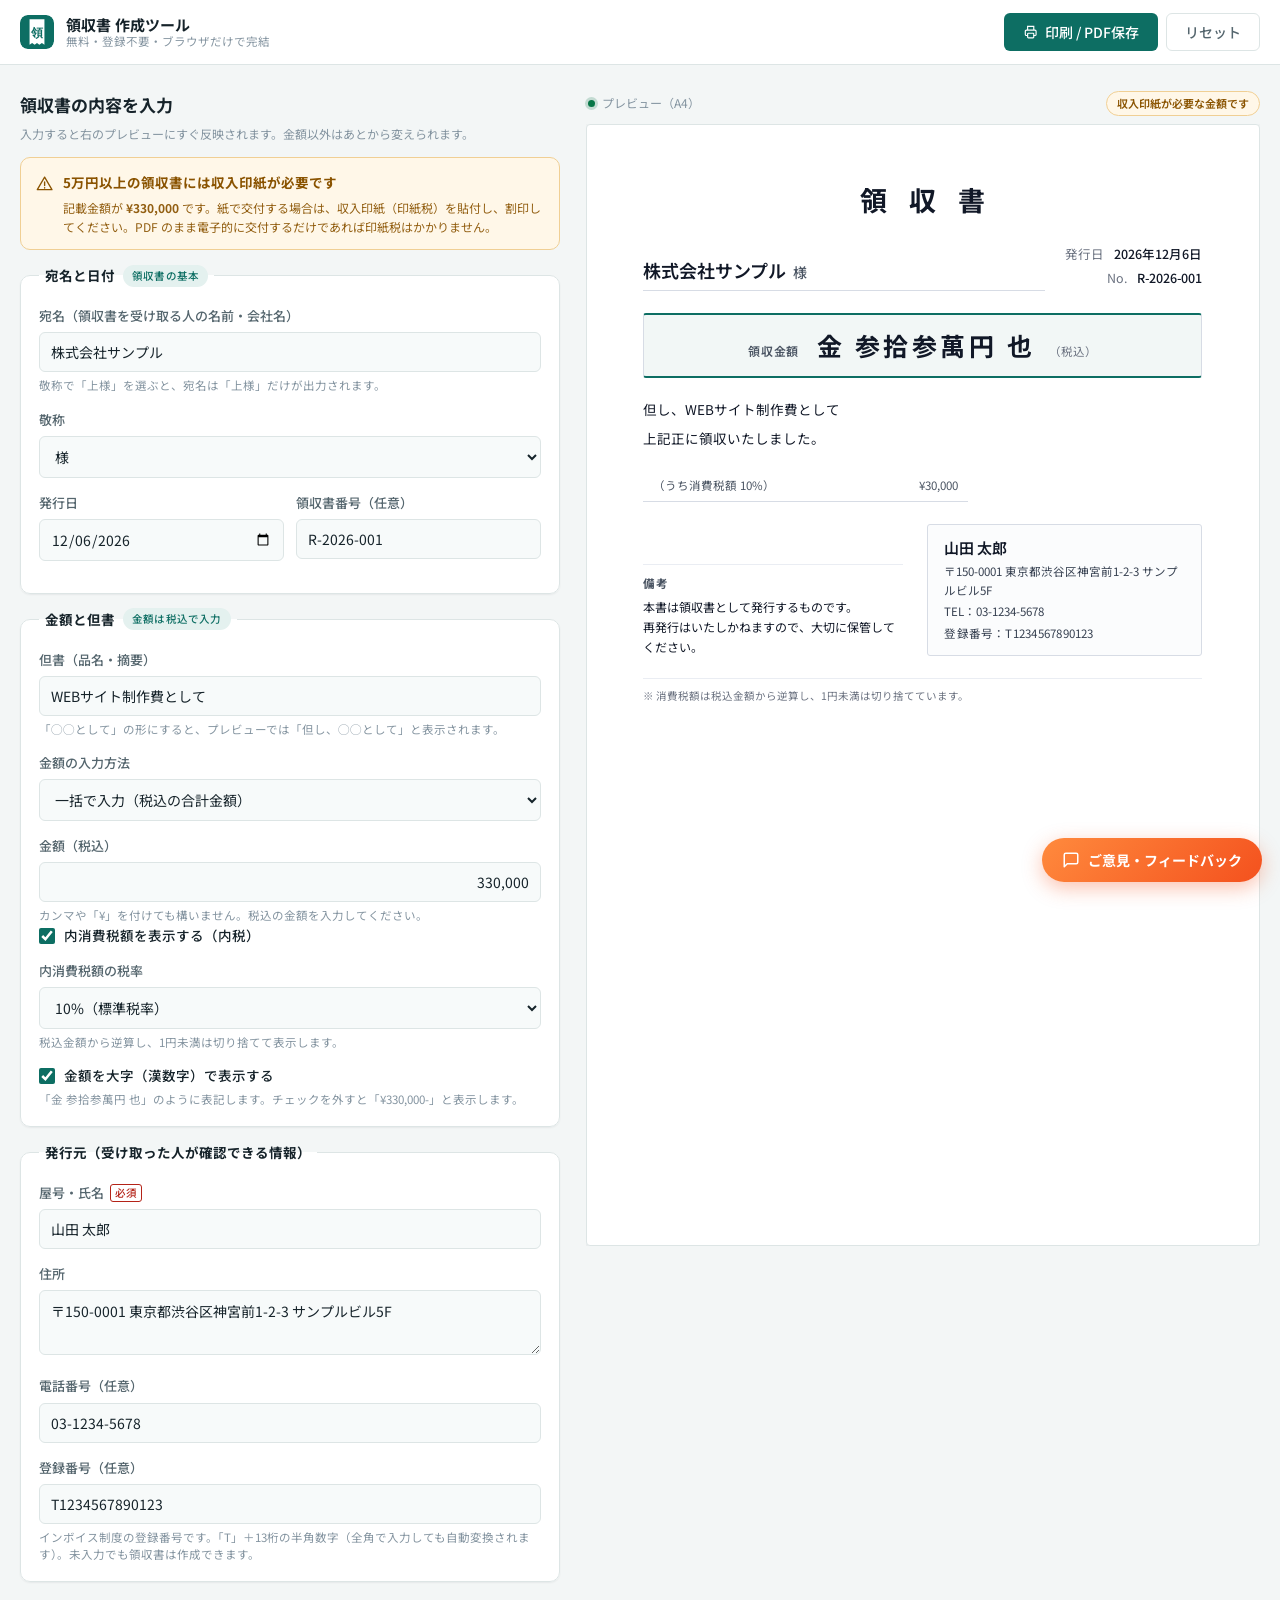
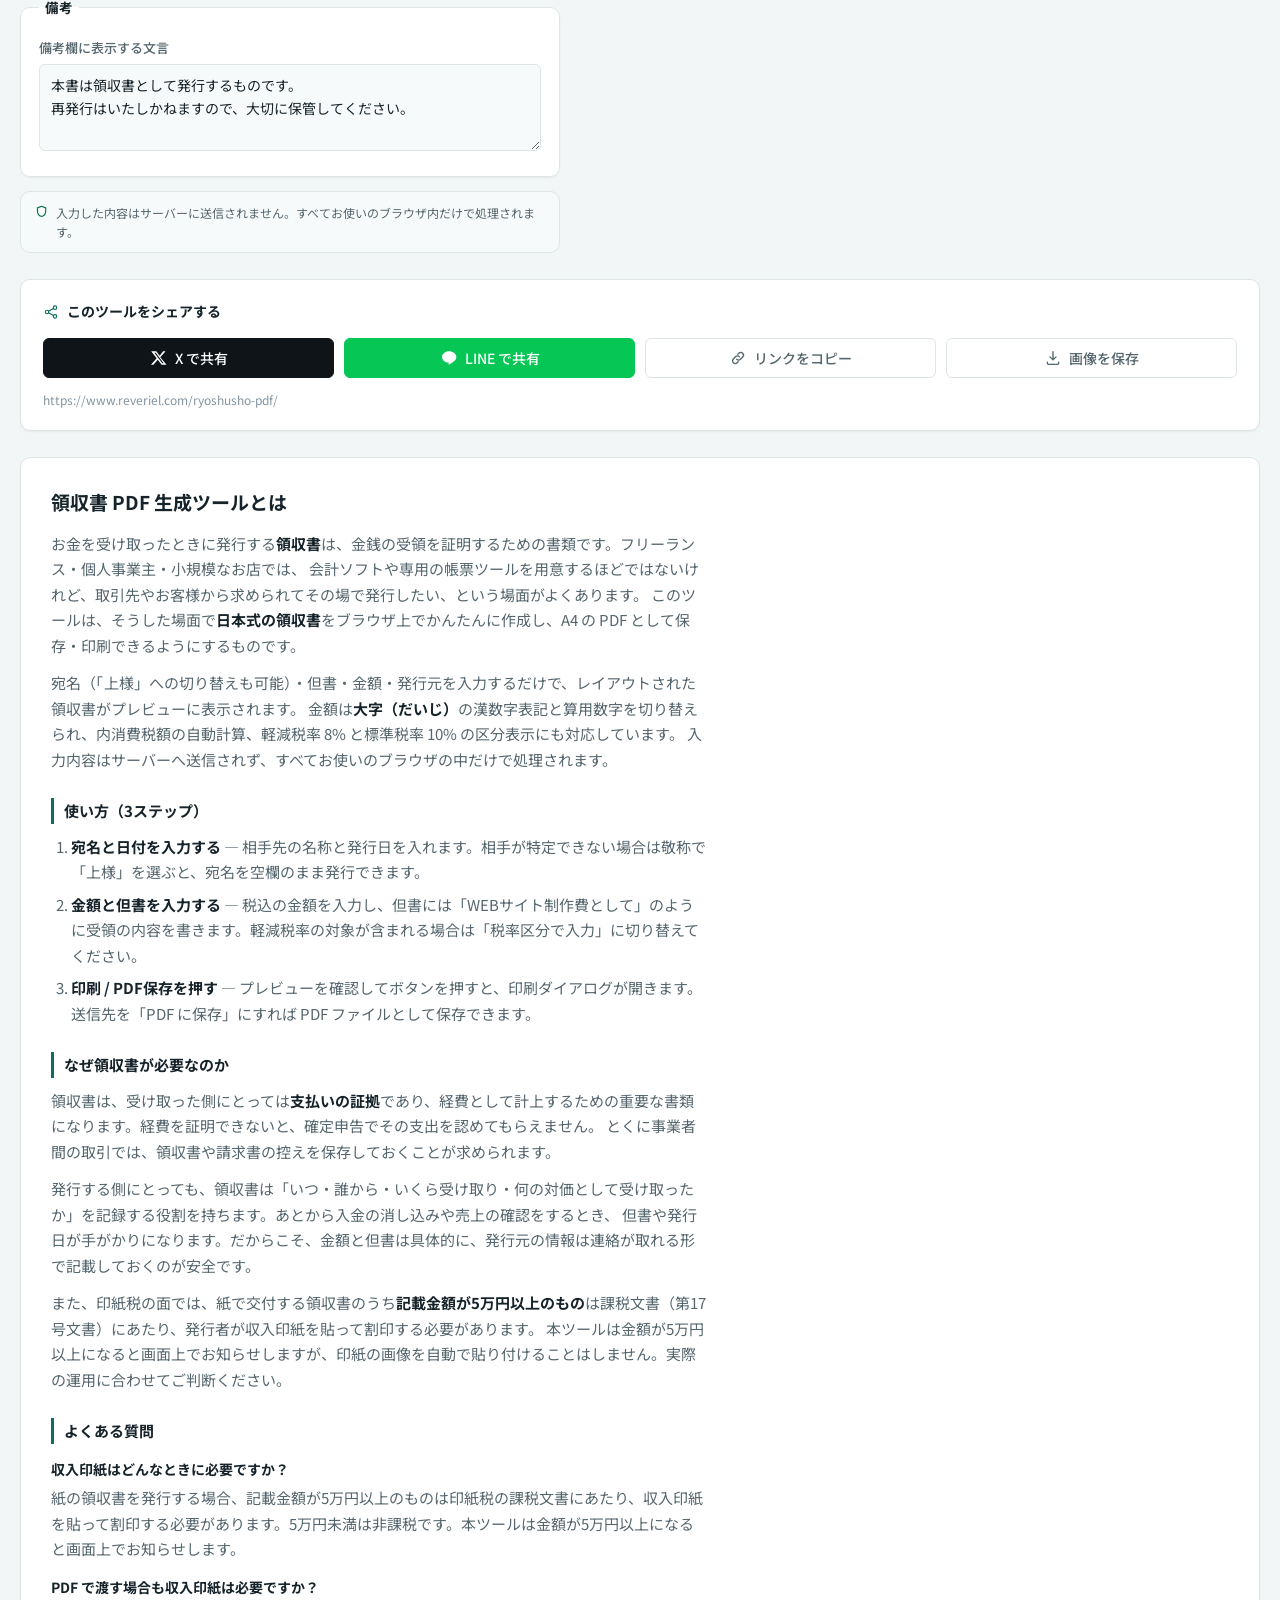
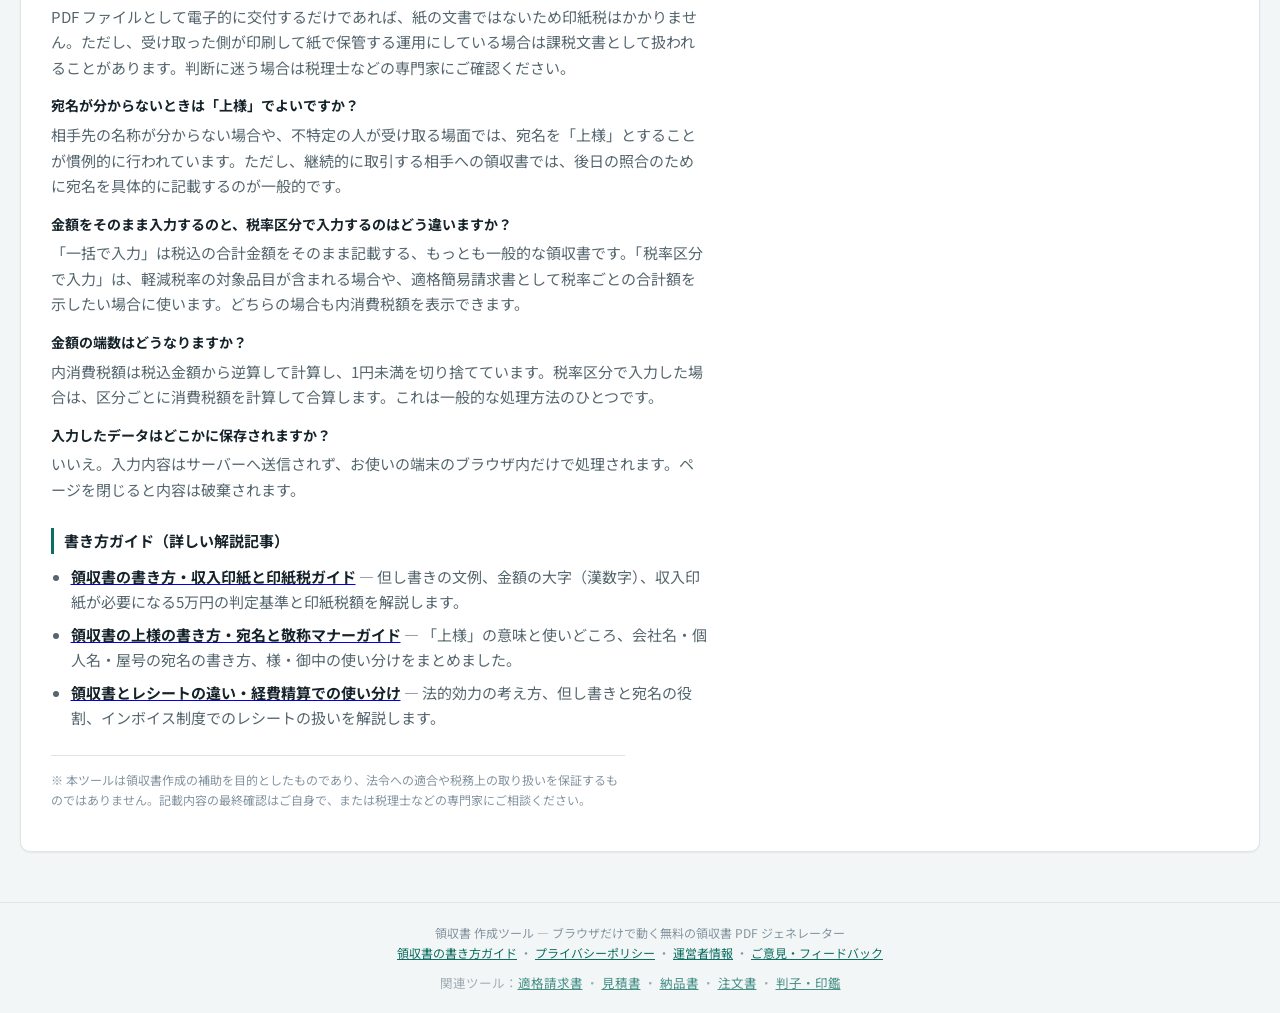
==== index.html @ 8003eaa6 "教程页扩充：新增書き方解説教程2篇并更新首页入口/sitemap" ====
<!DOCTYPE html>
<html lang="ja">
<head>
<meta charset="UTF-8">
<meta name="viewport" content="width=device-width, initial-scale=1">
<title>領収書 PDF 生成ツール｜無料・登録不要でそのまま印刷できる</title>
<meta name="description" content="宛名・但書・金額（大字対応）・発行元を入力するだけで、日本式の領収書を無料で作成し PDF 保存・印刷できるツールです。収入印紙が必要な金額の自動チェック、軽減税率（8%）区分、登録番号にも対応。登録不要、すべてブラウザ内で完結します。">
<meta name="robots" content="index, follow">
<link rel="canonical" href="https://www.reveriel.com/ryoshusho-pdf/">
<meta property="og:type" content="website">
<meta property="og:title" content="領収書 PDF 生成ツール｜無料・登録不要">
<meta property="og:description" content="宛名・但書・金額（大字対応）・発行元を入力して、日本式の領収書を無料で PDF 保存・印刷できます。">
<meta property="og:locale" content="ja_JP">
<meta property="og:url" content="https://www.reveriel.com/ryoshusho-pdf/">
<meta property="og:image" content="https://www.reveriel.com/ryoshusho-pdf/og-image.png">
<meta property="og:image:width" content="1200">
<meta property="og:image:height" content="630">
<meta name="twitter:card" content="summary_large_image">
<meta name="twitter:image" content="https://www.reveriel.com/ryoshusho-pdf/og-image.png">
<link rel="preconnect" href="https://fonts.googleapis.com">
<link rel="preconnect" href="https://fonts.gstatic.com" crossorigin>
<link href="https://fonts.googleapis.com/css2?family=Noto+Sans+JP:wght@400;500;700&display=swap" rel="stylesheet">
<link rel="icon" href="data:image/svg+xml,%3Csvg xmlns='http://www.w3.org/2000/svg' viewBox='0 0 32 32'%3E%3Crect width='32' height='32' rx='7' fill='%230d6e63'/%3E%3Cpath d='M9 4h14v24l-2.4-1.6L18.2 28l-2.2-1.6L13.8 28l-2.4-1.6L9 28V4z' fill='%23ffffff'/%3E%3Ctext x='16' y='21' text-anchor='middle' font-family='sans-serif' font-size='11' font-weight='700' fill='%230d6e63'%3E%E9%A0%98%3C/text%3E%3C/svg%3E">
<link rel="stylesheet" href="style.css">
<!-- Cloudflare Web Analytics --><script type='module' src='https://static.cloudflareinsights.com/beacon.min.js' data-cf-beacon='{"token": "6fc01bf3ac5e457ba1bd16b91e5b653e"}'></script><!-- End Cloudflare Web Analytics -->
<script type="application/ld+json">
{
  "@context": "https://schema.org",
  "@type": "SoftwareApplication",
  "name": "領収書 PDF 生成ツール",
  "applicationCategory": "BusinessApplication",
  "operatingSystem": "Web",
  "url": "https://www.reveriel.com/ryoshusho-pdf/",
  "description": "宛名・但書・金額（大字対応）・発行元を入力して、日本式の領収書を無料で作成し PDF 保存・印刷できるブラウザ完結型ツール。",
  "inLanguage": "ja",
  "offers": {
    "@type": "Offer",
    "price": "0",
    "priceCurrency": "JPY"
  },
  "featureList": [
    "領収書の A4 PDF 出力・印刷",
    "金額の大字（漢数字）表示",
    "収入印紙が必要な金額の自動チェック",
    "軽減税率 8%・標準税率 10% の区分表示",
    "登録番号（T＋13桁）の入力と検証",
    "入力内容はブラウザ内のみで処理"
  ]
}
</script>
<script type="application/ld+json">
{
  "@context": "https://schema.org",
  "@type": "FAQPage",
  "mainEntity": [
    {
      "@type": "Question",
      "name": "収入印紙はどんなときに必要ですか？",
      "acceptedAnswer": {
        "@type": "Answer",
        "text": "紙の領収書を受け取った側が保管する場合、記載金額が5万円以上のものは印紙税の課税文書（第17号文書）にあたり、発行者が収入印紙を貼って割印する必要があります。5万円未満は非課税です。本ツールは金額が5万円以上になると画面上でお知らせしますが、印紙の画像を自動で貼り付けることはしません。"
      }
    },
    {
      "@type": "Question",
      "name": "PDF で渡す場合も収入印紙は必要ですか？",
      "acceptedAnswer": {
        "@type": "Answer",
        "text": "PDF ファイルとして電子的に交付するだけであれば、紙の文書ではないため印紙税はかかりません。ただし、受け取った側が印刷して紙で保管する運用にする場合は、課税文書として扱われることがあります。詳しくは税理士などの専門家にご確認ください。"
      }
    },
    {
      "@type": "Question",
      "name": "宛名が分からないときは「上様」でよいですか？",
      "acceptedAnswer": {
        "@type": "Answer",
        "text": "相手先の名称が分からない場合や、不特定の人が受け取る場面では、宛名を「上様」とすることが慣例的に行われています。ただし、取引先へ発行する領収書では、後日の照合のために宛名を具体的に記載するのが一般的です。本ツールは敬称で「上様」を選ぶと、宛名欄を空にしたまま上様として出力します。"
      }
    },
    {
      "@type": "Question",
      "name": "軽減税率（8%）の区分はどこで使いますか？",
      "acceptedAnswer": {
        "@type": "Answer",
        "text": "書籍や食品など軽減税率の対象となる取引が含まれるとき、また、適格簡易請求書として税率ごとの合計額を示すときに使います。金額の入力を「税率区分で入力」に切り替えると、10%対象と8%対象を分けて入力でき、税込の合計額と内消費税額を自動計算します。"
      }
    },
    {
      "@type": "Question",
      "name": "入力した内容はサーバーに送信されますか？",
      "acceptedAnswer": {
        "@type": "Answer",
        "text": "いいえ。入力内容はサーバーへ送信されず、お使いの端末のブラウザ内だけで処理されます。ページを閉じると内容は破棄されます。"
      }
    }
  ]
}
</script>
</head>
<body>

<header class="site-header no-print">
  <div class="wrap header-inner">
    <div class="brand">
      <svg class="brand-mark" viewBox="0 0 32 32" aria-hidden="true">
        <rect width="32" height="32" rx="7" fill="currentColor"/>
        <path d="M9 4h14v24l-2.4-1.6L18.2 28l-2.2-1.6L13.8 28l-2.4-1.6L9 28V4z" fill="#fff"/>
        <text x="16" y="21" text-anchor="middle" font-family="sans-serif" font-size="11" font-weight="700" fill="currentColor">領</text>
      </svg>
      <div class="brand-text">
        <strong>領収書 作成ツール</strong>
        <span>無料・登録不要・ブラウザだけで完結</span>
      </div>
    </div>

    <div class="header-actions">
      <button type="button" class="btn btn-primary" id="printBtn">
        <svg viewBox="0 0 20 20" aria-hidden="true" class="ic">
          <path d="M6 7V3h8v4M6 15H4.5A1.5 1.5 0 0 1 3 13.5v-4A1.5 1.5 0 0 1 4.5 8h11A1.5 1.5 0 0 1 17 9.5v4a1.5 1.5 0 0 1-1.5 1.5H14" fill="none" stroke="currentColor" stroke-width="1.5" stroke-linecap="round"/>
          <rect x="6" y="12" width="8" height="6" rx="1" fill="none" stroke="currentColor" stroke-width="1.5"/>
        </svg>
        印刷 / PDF保存
      </button>
      <button type="button" class="btn btn-ghost" id="resetBtn">リセット</button>
    </div>
  </div>
</header>

<main class="wrap layout">

  <!-- ============ 入力フォーム ============ -->
  <section class="pane form-pane no-print" aria-label="入力フォーム">
    <div class="pane-head">
      <h2>領収書の内容を入力</h2>
      <p class="hint">入力すると右のプレビューにすぐ反映されます。金額以外はあとから変えられます。</p>
    </div>

    <form id="receiptForm" autocomplete="off" novalidate>

      <!-- 収入印紙の注意喚起（画面のみ） -->
      <div class="stamp-alert" id="stampAlert" role="status" hidden>
        <svg viewBox="0 0 20 20" aria-hidden="true" class="ic">
          <path d="M10 2.5 1.5 17h17L10 2.5z" fill="none" stroke="currentColor" stroke-width="1.5" stroke-linejoin="round"/>
          <path d="M10 8v4.2M10 14.6v.6" fill="none" stroke="currentColor" stroke-width="1.6" stroke-linecap="round"/>
        </svg>
        <div>
          <strong>5万円以上の領収書には収入印紙が必要です</strong>
          <p>記載金額が <span id="stampAmount">¥50,000</span> です。紙で交付する場合は、収入印紙（印紙税）を貼付し、割印してください。PDF のまま電子的に交付するだけであれば印紙税はかかりません。</p>
        </div>
      </div>

      <fieldset class="card">
        <legend>宛名と日付<span class="req-badge">領収書の基本</span></legend>

        <div class="field">
          <label for="clientName">宛名（領収書を受け取る人の名前・会社名）</label>
          <input type="text" id="clientName" name="clientName" placeholder="例：株式会社サンプル" aria-describedby="clientNameHelp">
          <p class="help" id="clientNameHelp">敬称で「上様」を選ぶと、宛名は「上様」だけが出力されます。</p>
        </div>

        <div class="field">
          <label for="clientHonorific">敬称</label>
          <select id="clientHonorific" name="clientHonorific">
            <option value="様" selected>様</option>
            <option value="御中">御中</option>
            <option value="上様">上様（宛名が分からないとき）</option>
            <option value="">（付けない）</option>
          </select>
        </div>

        <div class="field-row">
          <div class="field">
            <label for="issueDate">発行日</label>
            <input type="date" id="issueDate" name="issueDate">
          </div>
          <div class="field">
            <label for="receiptNo">領収書番号（任意）</label>
            <input type="text" id="receiptNo" name="receiptNo" placeholder="例：R-2026-001">
          </div>
        </div>
      </fieldset>

      <fieldset class="card">
        <legend>金額と但書<span class="req-badge">金額は税込で入力</span></legend>

        <div class="field">
          <label for="proviso">但書（品名・摘要）</label>
          <input type="text" id="proviso" name="proviso" placeholder="例：WEBサイト制作費として / お品代として" aria-describedby="provisoHelp">
          <p class="help" id="provisoHelp">「◯◯として」の形にすると、プレビューでは「但し、◯◯として」と表示されます。</p>
        </div>

        <div class="field">
          <label for="amountMode">金額の入力方法</label>
          <select id="amountMode" name="amountMode">
            <option value="single" selected>一括で入力（税込の合計金額）</option>
            <option value="split">税率区分で入力（10% と 8% に分ける）</option>
          </select>
        </div>

        <div id="singleAmountBlock">
          <div class="field">
            <label for="amountTotal">金額（税込）</label>
            <input type="text" id="amountTotal" name="amountTotal" class="num" inputmode="numeric" placeholder="330000" aria-describedby="amountTotalHelp">
            <p class="help" id="amountTotalHelp">カンマや「¥」を付けても構いません。税込の金額を入力してください。</p>
          </div>
        </div>

        <div id="splitAmountBlock" hidden>
          <div class="field-row">
            <div class="field">
              <label for="amount10">10% 対象額（税込）</label>
              <input type="text" id="amount10" name="amount10" class="num" inputmode="numeric" placeholder="300000">
            </div>
            <div class="field">
              <label for="amount8">8% 対象額（税込・軽減税率）</label>
              <input type="text" id="amount8" name="amount8" class="num" inputmode="numeric" placeholder="30000">
            </div>
          </div>
          <p class="hint">軽減税率の対象は、書籍・新聞・食品など限られた品目です。合計額は自動計算され、プレビューに税率ごとの内訳が表示されます。</p>
        </div>

        <div class="field">
          <label class="check-line" for="showTax">
            <input type="checkbox" id="showTax" name="showTax" checked>
            <span>内消費税額を表示する（内税）</span>
          </label>
        </div>

        <div class="field" id="taxRateBlock">
          <label for="taxRateIncluded">内消費税額の税率</label>
          <select id="taxRateIncluded" name="taxRateIncluded">
            <option value="10" selected>10%（標準税率）</option>
            <option value="8">8%（軽減税率）</option>
          </select>
          <p class="help">税込金額から逆算し、1円未満は切り捨てて表示します。</p>
        </div>

        <div class="field">
          <label class="check-line" for="useDaiji">
            <input type="checkbox" id="useDaiji" name="useDaiji" checked>
            <span>金額を大字（漢数字）で表示する</span>
          </label>
          <p class="help">「金 参拾参萬円 也」のように表記します。チェックを外すと「¥330,000-」と表示します。</p>
        </div>
      </fieldset>

      <fieldset class="card">
        <legend>発行元（受け取った人が確認できる情報）</legend>

        <div class="field">
          <label for="issuerName">屋号・氏名<span class="req">必須</span></label>
          <input type="text" id="issuerName" name="issuerName" placeholder="例：山田 太郎 / デザインスタジオ山田">
        </div>

        <div class="field">
          <label for="issuerAddress">住所</label>
          <textarea id="issuerAddress" name="issuerAddress" rows="2" placeholder="例：〒150-0001 東京都渋谷区神宮前1-2-3 サンプルビル5F"></textarea>
        </div>

        <div class="field">
          <label for="issuerTel">電話番号（任意）</label>
          <input type="text" id="issuerTel" name="issuerTel" inputmode="tel" placeholder="例：03-1234-5678">
        </div>

        <div class="field">
          <label for="regNumber">登録番号（任意）</label>
          <input type="text" id="regNumber" name="regNumber" placeholder="T1234567890123"
                 inputmode="text" spellcheck="false" aria-describedby="regNumberHelp regNumberError">
          <p class="help" id="regNumberHelp">インボイス制度の登録番号です。「T」＋13桁の半角数字（全角で入力しても自動変換されます）。未入力でも領収書は作成できます。</p>
          <p class="error" id="regNumberError" role="alert" hidden>登録番号の形式が正しくありません。「T」の後に13桁の数字を入力してください。</p>
        </div>
      </fieldset>

      <fieldset class="card">
        <legend>備考</legend>
        <div class="field">
          <label for="notes">備考欄に表示する文言</label>
          <textarea id="notes" name="notes" rows="3" placeholder="例：再発行はいたしかねます。"></textarea>
        </div>
      </fieldset>

      <p class="privacy-note">
        <svg viewBox="0 0 16 16" aria-hidden="true" class="ic"><path d="M8 1.5 3 3.5v4c0 3 2.1 5.6 5 6.5 2.9-.9 5-3.5 5-6.5v-4L8 1.5z" fill="none" stroke="currentColor" stroke-width="1.4" stroke-linejoin="round"/></svg>
        入力した内容はサーバーに送信されません。すべてお使いのブラウザ内だけで処理されます。
      </p>
    </form>
  </section>

  <!-- ============ プレビュー / 印刷対象 ============ -->
  <section class="pane preview-pane" aria-label="プレビュー">
    <div class="preview-bar no-print">
      <span class="dot"></span> プレビュー（A4）
      <span class="stamp-badge" id="stampBadge" hidden>収入印紙が必要な金額です</span>
    </div>

    <div class="paper-wrap">
      <article class="paper" id="paper">
        <h1 class="doc-title">領 収 書</h1>

        <header class="doc-head">
          <div class="doc-head-left">
            <p class="doc-to">
              <span class="client-name" id="pvClientName">株式会社サンプル</span><span class="honorific" id="pvHonorific">様</span>
            </p>
          </div>

          <div class="doc-head-right">
            <p class="doc-meta-line">
              <span class="meta-label">発行日</span>
              <span id="pvDate">2026年10月11日</span>
            </p>
            <p class="doc-meta-line" id="pvNoLine" hidden>
              <span class="meta-label">No.</span>
              <span id="pvNo"></span>
            </p>
          </div>
        </header>

        <div class="amount-band">
          <span class="amount-label">領収金額</span>
          <span class="amount-value num" id="pvAmount">¥0-</span>
          <span class="amount-note" id="pvAmountNote">（税込）</span>
        </div>

        <p class="proviso">
          但し、<span id="pvProviso">お品代として</span>
        </p>
        <p class="receipt-line">上記正に領収いたしました。</p>

        <div class="tax-breakdown" id="pvTaxBlock" hidden>
          <table class="breakdown-table">
            <tbody id="pvTaxRows"></tbody>
          </table>
        </div>

        <div class="doc-body">
          <div class="body-left">
            <div class="foot-block" id="pvNotesBlock" hidden>
              <h2 class="foot-title">備考</h2>
              <p class="foot-body" id="pvNotes"></p>
            </div>
          </div>

          <div class="issuer-block">
            <p class="issuer-name" id="pvIssuerName">山田 太郎</p>
            <p class="issuer-line" id="pvIssuerAddressLine" hidden><span id="pvIssuerAddress"></span></p>
            <p class="issuer-line" id="pvIssuerTelLine" hidden>TEL：<span id="pvIssuerTel"></span></p>
            <p class="issuer-reg" id="pvRegLine" hidden>登録番号：<span id="pvRegNumber"></span></p>
          </div>
        </div>

        <p class="paper-footnote" id="pvPaperNote" hidden></p>
      </article>
    </div>
  </section>

  <!-- ============ シェア（バイラル導線） ============ -->
  <section class="share-block no-print" id="shareBlock" aria-label="share">
    <p class="share-block-title">
      <svg viewBox="0 0 24 24" fill="none" stroke="currentColor" stroke-width="1.7" stroke-linecap="round" stroke-linejoin="round" aria-hidden="true"><circle cx="18" cy="5.5" r="2.6"/><circle cx="6" cy="12" r="2.6"/><circle cx="18" cy="18.5" r="2.6"/><path d="M8.3 10.8 15.7 6.7M8.3 13.2l7.4 4.1"/></svg>
      このツールをシェアする
    </p>
    <div class="share-row">
      <button class="btn share-btn share-x" id="shareXBtn" type="button" aria-label="X">
        <svg class="share-logo" viewBox="0 0 24 24" fill="currentColor" aria-hidden="true"><path d="M17.53 3h3.24l-7.08 8.09L22 21h-6.52l-5.11-6.68L4.53 21H1.29l7.57-8.66L1.6 3h6.69l4.62 6.1L17.53 3Zm-1.14 16.06h1.8L7.7 4.85H5.77l10.62 14.21Z"/></svg>
        X で共有
      </button>
      <button class="btn share-btn share-line" id="shareLineBtn" type="button" aria-label="LINE">
        <svg class="share-logo" viewBox="0 0 24 24" fill="currentColor" aria-hidden="true"><path d="M12 3C6.9 3 2.8 6.4 2.8 10.6c0 3.77 3.35 6.93 7.88 7.53.31.07.73.2.83.47.1.24.06.62.03.87l-.13.83c-.04.24-.19.94.82.51 1.01-.42 5.44-3.2 7.42-5.48 1.37-1.47 2.13-2.96 2.13-4.73C21.78 6.4 17.1 3 12 3Z"/></svg>
        LINE で共有
      </button>
      <button class="btn share-btn share-copy" id="shareCopyBtn" type="button" aria-label="copy link">
        <svg class="share-logo" viewBox="0 0 24 24" fill="none" stroke="currentColor" stroke-width="1.8" stroke-linecap="round" stroke-linejoin="round" aria-hidden="true"><path d="M10.2 13.7a3.6 3.6 0 0 0 5.1 0l2.9-2.9a3.6 3.6 0 0 0-5.1-5.1l-1.4 1.4"/><path d="M13.8 10.3a3.6 3.6 0 0 0-5.1 0l-2.9 2.9a3.6 3.6 0 0 0 5.1 5.1l1.4-1.4"/></svg>
        <span id="shareCopyLabel">リンクをコピー</span>
      </button>
      <button class="btn share-btn share-img" id="shareSaveBtn" type="button" aria-label="save image">
        <svg class="share-logo" viewBox="0 0 24 24" fill="none" stroke="currentColor" stroke-width="1.8" stroke-linecap="round" stroke-linejoin="round" aria-hidden="true"><path d="M12 3.5v11M8 10.5l4 4 4-4"/><path d="M4.5 17.5V19a1.5 1.5 0 0 0 1.5 1.5h12a1.5 1.5 0 0 0 1.5-1.5v-1.5"/></svg>
        <span id="shareSaveLabel">画像を保存</span>
      </button>
    </div>
    <p class="share-url" id="shareUrlText"></p>
  </section>

  <!-- ============ SEO 説明文 ============ -->
  <section class="seo no-print" aria-label="ツールについて">
    <h2>領収書 PDF 生成ツールとは</h2>
    <p>
      お金を受け取ったときに発行する<strong>領収書</strong>は、金銭の受領を証明するための書類です。フリーランス・個人事業主・小規模なお店では、
      会計ソフトや専用の帳票ツールを用意するほどではないけれど、取引先やお客様から求められてその場で発行したい、という場面がよくあります。
      このツールは、そうした場面で<strong>日本式の領収書</strong>をブラウザ上でかんたんに作成し、A4 の PDF として保存・印刷できるようにするものです。
    </p>
    <p>
      宛名（「上様」への切り替えも可能）・但書・金額・発行元を入力するだけで、レイアウトされた領収書がプレビューに表示されます。
      金額は<strong>大字（だいじ）</strong>の漢数字表記と算用数字を切り替えられ、内消費税額の自動計算、軽減税率 8% と標準税率 10% の区分表示にも対応しています。
      入力内容はサーバーへ送信されず、すべてお使いのブラウザの中だけで処理されます。
    </p>

    <h3>使い方（3ステップ）</h3>
    <ol class="seo-list">
      <li><strong>宛名と日付を入力する</strong> — 相手先の名称と発行日を入れます。相手が特定できない場合は敬称で「上様」を選ぶと、宛名を空欄のまま発行できます。</li>
      <li><strong>金額と但書を入力する</strong> — 税込の金額を入力し、但書には「WEBサイト制作費として」のように受領の内容を書きます。軽減税率の対象が含まれる場合は「税率区分で入力」に切り替えてください。</li>
      <li><strong>印刷 / PDF保存を押す</strong> — プレビューを確認してボタンを押すと、印刷ダイアログが開きます。送信先を「PDF に保存」にすれば PDF ファイルとして保存できます。</li>
    </ol>

    <h3>なぜ領収書が必要なのか</h3>
    <p>
      領収書は、受け取った側にとっては<strong>支払いの証拠</strong>であり、経費として計上するための重要な書類になります。経費を証明できないと、確定申告でその支出を認めてもらえません。
      とくに事業者間の取引では、領収書や請求書の控えを保存しておくことが求められます。
    </p>
    <p>
      発行する側にとっても、領収書は「いつ・誰から・いくら受け取り・何の対価として受け取ったか」を記録する役割を持ちます。あとから入金の消し込みや売上の確認をするとき、
      但書や発行日が手がかりになります。だからこそ、金額と但書は具体的に、発行元の情報は連絡が取れる形で記載しておくのが安全です。
    </p>
    <p>
      また、印紙税の面では、紙で交付する領収書のうち<strong>記載金額が5万円以上のもの</strong>は課税文書（第17号文書）にあたり、発行者が収入印紙を貼って割印する必要があります。
      本ツールは金額が5万円以上になると画面上でお知らせしますが、印紙の画像を自動で貼り付けることはしません。実際の運用に合わせてご判断ください。
    </p>

    <h3>よくある質問</h3>
    <dl class="faq">
      <dt>収入印紙はどんなときに必要ですか？</dt>
      <dd>紙の領収書を発行する場合、記載金額が5万円以上のものは印紙税の課税文書にあたり、収入印紙を貼って割印する必要があります。5万円未満は非課税です。本ツールは金額が5万円以上になると画面上でお知らせします。</dd>

      <dt>PDF で渡す場合も収入印紙は必要ですか？</dt>
      <dd>PDF ファイルとして電子的に交付するだけであれば、紙の文書ではないため印紙税はかかりません。ただし、受け取った側が印刷して紙で保管する運用にしている場合は課税文書として扱われることがあります。判断に迷う場合は税理士などの専門家にご確認ください。</dd>

      <dt>宛名が分からないときは「上様」でよいですか？</dt>
      <dd>相手先の名称が分からない場合や、不特定の人が受け取る場面では、宛名を「上様」とすることが慣例的に行われています。ただし、継続的に取引する相手への領収書では、後日の照合のために宛名を具体的に記載するのが一般的です。</dd>

      <dt>金額をそのまま入力するのと、税率区分で入力するのはどう違いますか？</dt>
      <dd>「一括で入力」は税込の合計金額をそのまま記載する、もっとも一般的な領収書です。「税率区分で入力」は、軽減税率の対象品目が含まれる場合や、適格簡易請求書として税率ごとの合計額を示したい場合に使います。どちらの場合も内消費税額を表示できます。</dd>

      <dt>金額の端数はどうなりますか？</dt>
      <dd>内消費税額は税込金額から逆算して計算し、1円未満を切り捨てています。税率区分で入力した場合は、区分ごとに消費税額を計算して合算します。これは一般的な処理方法のひとつです。</dd>

      <dt>入力したデータはどこかに保存されますか？</dt>
      <dd>いいえ。入力内容はサーバーへ送信されず、お使いの端末のブラウザ内だけで処理されます。ページを閉じると内容は破棄されます。</dd>
    </dl>

    <h3>書き方ガイド（詳しい解説記事）</h3>
    <ul class="seo-list">
      <li><a href="ryoshusho-kakikata.html"><strong>領収書の書き方・収入印紙と印紙税ガイド</strong></a> — 但し書きの文例、金額の大字（漢数字）、収入印紙が必要になる5万円の判定基準と印紙税額を解説します。</li>
      <li><a href="uwayo.html"><strong>領収書の上様の書き方・宛名と敬称マナーガイド</strong></a> — 「上様」の意味と使いどころ、会社名・個人名・屋号の宛名の書き方、様・御中の使い分けをまとめました。</li>
      <li><a href="ryoshusho-vs-receipt.html"><strong>領収書とレシートの違い・経費精算での使い分け</strong></a> — 法的効力の考え方、但し書きと宛名の役割、インボイス制度でのレシートの扱いを解説します。</li>
    </ul>

    <p class="disclaimer">
      ※ 本ツールは領収書作成の補助を目的としたものであり、法令への適合や税務上の取り扱いを保証するものではありません。記載内容の最終確認はご自身で、または税理士などの専門家にご相談ください。
    </p>
  </section>
</main>

<footer class="site-footer no-print">
  <div class="wrap">
    <p>領収書 作成ツール — ブラウザだけで動く無料の領収書 PDF ジェネレーター</p>
    <p><a href="ryoshusho-kakikata.html">領収書の書き方ガイド</a> ・ <a href="privacy.html">プライバシーポリシー</a> ・ <a href="company.html">運営者情報</a> ・ <a href="https://docs.google.com/forms/d/e/1FAIpQLSfHGUfgAlViT3TFiVtJi_EpJ4ioUpd9oGyaJ7rehEV-gBH_PA/viewform?usp=pp_url&amp;entry.1745177199=%E9%A0%98%E5%8F%8E%E6%9B%B8" target="_blank" rel="noopener">ご意見・フィードバック</a></p>
    <p style="margin-top:8px;font-size:12.5px;opacity:.75;">関連ツール：<a href="https://www.reveriel.com/japan-invoice-pdf/">適格請求書</a> ・ <a href="https://www.reveriel.com/mitsumori-pdf/">見積書</a> ・ <a href="https://www.reveriel.com/nohinsho-pdf/">納品書</a> ・ <a href="https://www.reveriel.com/chumonsho-pdf/">注文書</a> ・ <a href="https://www.reveriel.com/hanko-generator/">判子・印鑑</a></p>
  </div>
</footer>

<script src="script.js"></script>
<!-- フィードバックFAB（右下固定・常時表示） -->
<a href="https://docs.google.com/forms/d/e/1FAIpQLSfHGUfgAlViT3TFiVtJi_EpJ4ioUpd9oGyaJ7rehEV-gBH_PA/viewform?usp=pp_url&amp;entry.1745177199=%E9%A0%98%E5%8F%8E%E6%9B%B8" target="_blank" rel="noopener" class="feedback-fab" aria-label="ご意見・フィードバックを送る">
  <svg viewBox="0 0 24 24" fill="none" stroke="currentColor" stroke-width="2" stroke-linecap="round" stroke-linejoin="round" aria-hidden="true"><path d="M21 15a2 2 0 0 1-2 2H7l-4 4V5a2 2 0 0 1 2-2h14a2 2 0 0 1 2 2z"/></svg>
  <span>ご意見・フィードバック</span>
</a>
</body>
</html>
---- style.css ----
/* =========================================================
   領収書 作成ツール — style.css
   ========================================================= */

:root {
  --c-bg:            #f3f6f6;
  --c-surface:       #ffffff;
  --c-surface-2:     #f7fafa;
  --c-border:        #dde5e5;
  --c-border-strong: #c0cdcd;
  --c-text:          #16232a;
  --c-text-muted:    #55666e;
  --c-text-faint:    #8494a0;
  --c-accent:        #0d6e63;
  --c-accent-soft:   #e4f1ef;
  --c-accent-hover:  #0a564d;
  --c-danger:        #b42318;
  --c-danger-soft:   #fef3f2;
  --c-warn:          #8a5300;
  --c-warn-soft:     #fff7e8;
  --c-warn-border:   #f0cf94;
  --c-success:       #067647;
  --c-focus:         #2f9e8f;

  --paper-bg:        #ffffff;
  --paper-ink:       #111827;
  --paper-line:      #d7dce5;
  --paper-line-soft: #eaedf3;
  --paper-accent:    #0d6e63;

  --radius:    10px;
  --radius-sm: 6px;
  --shadow-sm: 0 1px 2px rgba(16, 24, 40, .06);
  --shadow-lg: 0 4px 24px rgba(16, 24, 40, .10);

  --font: "Noto Sans JP", -apple-system, BlinkMacSystemFont, "Hiragino Kaku Gothic ProN",
          "Hiragino Sans", "Yu Gothic", Meiryo, sans-serif;
  --font-num: "Noto Sans JP", ui-monospace, "SF Mono", Menlo, Consolas, monospace;
}

@media (prefers-color-scheme: dark) {
  :root {
    --c-bg:            #0f1516;
    --c-surface:       #172022;
    --c-surface-2:     #1d282a;
    --c-border:        #2b3739;
    --c-border-strong: #3c4b4e;
    --c-text:          #e7eef0;
    --c-text-muted:    #a0b0b5;
    --c-text-faint:    #7c8b90;
    --c-accent:        #4ecdc0;
    --c-accent-soft:   #12312e;
    --c-accent-hover:  #78ded3;
    --c-danger:        #f4746a;
    --c-danger-soft:   #33191a;
    --c-warn:          #f0c07a;
    --c-warn-soft:     #2e2614;
    --c-warn-border:   #5c4a24;
    --c-success:       #4ec98b;
    --shadow-sm: 0 1px 2px rgba(0, 0, 0, .4);
    --shadow-lg: 0 4px 24px rgba(0, 0, 0, .5);
  }
}

* { box-sizing: border-box; }

/* `hidden` 属性は UA スタイルの [hidden]{display:none} に依存するため、
   作者スタイルで display を指定した要素では無効になる。確実に効かせる。 */
[hidden] { display: none !important; }

html { -webkit-text-size-adjust: 100%; }

body {
  margin: 0;
  background: var(--c-bg);
  color: var(--c-text);
  font-family: var(--font);
  font-size: 15px;
  line-height: 1.7;
  font-feature-settings: "palt" 0;
}

.wrap {
  width: 100%;
  max-width: 1440px;
  margin-inline: auto;
  padding-inline: 20px;
}

.ic { width: 1.1em; height: 1.1em; flex: none; }

/* ---------------- ヘッダー ---------------- */

.site-header {
  position: sticky;
  top: 0;
  z-index: 30;
  background: var(--c-surface);
  border-bottom: 1px solid var(--c-border);
  backdrop-filter: saturate(180%) blur(8px);
}

.header-inner {
  display: flex;
  align-items: center;
  justify-content: space-between;
  gap: 16px;
  min-height: 64px;
  flex-wrap: wrap;
  padding-block: 10px;
}

.brand { display: flex; align-items: center; gap: 12px; }

.brand-mark {
  width: 34px; height: 34px; flex: none;
  color: var(--c-accent);
  border-radius: 8px;
}

.brand-text { display: flex; flex-direction: column; line-height: 1.3; }
.brand-text strong { font-size: 15px; font-weight: 700; letter-spacing: .01em; }
.brand-text span { font-size: 11.5px; color: var(--c-text-faint); }

.header-actions { display: flex; align-items: center; gap: 8px; }

/* ---------------- ボタン ---------------- */

.btn {
  display: inline-flex;
  align-items: center;
  justify-content: center;
  gap: 7px;
  padding: 10px 18px;
  font-family: inherit;
  font-size: 14px;
  font-weight: 500;
  line-height: 1.2;
  border: 1px solid transparent;
  border-radius: var(--radius-sm);
  cursor: pointer;
  text-decoration: none;
  transition: background-color .15s, border-color .15s, color .15s;
  white-space: nowrap;
}

.btn:focus-visible { outline: 2px solid var(--c-focus); outline-offset: 2px; }

.btn-primary { background: var(--c-accent); color: #fff; }
.btn-primary:hover { background: var(--c-accent-hover); }
@media (prefers-color-scheme: dark) { .btn-primary { color: #08130f; } }

.btn-ghost {
  background: transparent;
  color: var(--c-text-muted);
  border-color: var(--c-border);
}
.btn-ghost:hover { background: var(--c-surface-2); color: var(--c-text); }

/* ---------------- レイアウト ---------------- */

.layout {
  display: grid;
  grid-template-columns: minmax(380px, 1fr) minmax(0, 1.25fr);
  gap: 26px;
  align-items: start;
  padding-block: 26px 40px;
}

@media (max-width: 980px) {
  /* minmax(0,1fr) にしないと、中の要素の min-content 幅で
     グリッドが横に広がってしまう（横スクロールの原因） */
  .layout { grid-template-columns: minmax(0, 1fr); gap: 20px; }
}

.pane { min-width: 0; }

.form-pane { display: flex; flex-direction: column; gap: 14px; }

.pane-head h2 { margin: 0 0 4px; font-size: 17px; font-weight: 700; }
.pane-head .hint { margin: 0; }

/* ---------------- フォーム ---------------- */

.card {
  background: var(--c-surface);
  border: 1px solid var(--c-border);
  border-radius: var(--radius);
  padding: 18px;
  margin: 0 0 14px;
  box-shadow: var(--shadow-sm);
}

.card legend {
  display: flex;
  align-items: center;
  gap: 8px;
  padding: 0 6px;
  font-size: 13.5px;
  font-weight: 700;
  color: var(--c-text);
}

.req-badge {
  font-size: 10.5px;
  font-weight: 500;
  letter-spacing: .02em;
  color: var(--c-accent);
  background: var(--c-accent-soft);
  border-radius: 999px;
  padding: 2px 9px;
  white-space: nowrap;
}

.field { margin-bottom: 14px; }
.field:last-child { margin-bottom: 0; }

.field label {
  display: block;
  font-size: 13px;
  font-weight: 500;
  color: var(--c-text-muted);
  margin-bottom: 5px;
}

.field-row {
  display: grid;
  grid-template-columns: 1fr 1fr;
  gap: 12px;
}

@media (max-width: 560px) {
  .field-row { grid-template-columns: 1fr; gap: 0; }
}

.req {
  display: inline-block;
  margin-left: 6px;
  font-size: 10.5px;
  font-weight: 500;
  color: var(--c-danger);
  border: 1px solid currentColor;
  border-radius: 3px;
  padding: 0 4px;
  line-height: 1.5;
  vertical-align: 1px;
}

input[type="text"],
input[type="date"],
select,
textarea {
  width: 100%;
  padding: 9px 11px;
  font-family: inherit;
  font-size: 14px;
  color: var(--c-text);
  background: var(--c-surface-2);
  border: 1px solid var(--c-border);
  border-radius: var(--radius-sm);
  transition: border-color .15s, box-shadow .15s, background-color .15s;
}

textarea { resize: vertical; line-height: 1.6; }

input:focus, select:focus, textarea:focus {
  outline: none;
  background: var(--c-surface);
  border-color: var(--c-accent);
  box-shadow: 0 0 0 3px var(--c-accent-soft);
}

input[aria-invalid="true"] {
  border-color: var(--c-danger);
  background: var(--c-danger-soft);
}
input[aria-invalid="true"]:focus { box-shadow: 0 0 0 3px var(--c-danger-soft); }

input:disabled,
select:disabled,
textarea:disabled {
  opacity: .55;
  cursor: not-allowed;
}

.num { text-align: right; font-variant-numeric: tabular-nums; }

/* チェックボックス行 */
.check-line {
  display: flex !important;
  align-items: flex-start;
  gap: 9px;
  margin-bottom: 0 !important;
  font-size: 13.5px !important;
  font-weight: 500;
  color: var(--c-text) !important;
  cursor: pointer;
}

.check-line input[type="checkbox"] {
  width: 16px;
  height: 16px;
  margin: 3px 0 0;
  flex: none;
  accent-color: var(--c-accent);
  cursor: pointer;
}

.check-line span { line-height: 1.55; }

.help {
  margin: 5px 0 0;
  font-size: 11.5px;
  color: var(--c-text-faint);
  line-height: 1.5;
}

.error {
  margin: 5px 0 0;
  font-size: 11.5px;
  font-weight: 500;
  color: var(--c-danger);
  line-height: 1.5;
}

.hint {
  font-size: 12px;
  color: var(--c-text-faint);
  line-height: 1.6;
}

/* ---------------- 収入印紙の注意喚起 ---------------- */

.stamp-alert {
  display: flex;
  align-items: flex-start;
  gap: 10px;
  padding: 13px 15px;
  margin-bottom: 14px;
  background: var(--c-warn-soft);
  border: 1px solid var(--c-warn-border);
  border-radius: var(--radius);
  color: var(--c-warn);
}

.stamp-alert .ic { margin-top: .25em; width: 1.15em; height: 1.15em; }

.stamp-alert strong {
  display: block;
  font-size: 13.5px;
  font-weight: 700;
}

.stamp-alert p {
  margin: 4px 0 0;
  font-size: 12px;
  line-height: 1.6;
  color: var(--c-warn);
  opacity: .92;
}

.stamp-alert #stampAmount { font-variant-numeric: tabular-nums; font-weight: 700; }

.stamp-badge {
  margin-left: auto;
  font-size: 11px;
  font-weight: 600;
  color: var(--c-warn);
  background: var(--c-warn-soft);
  border: 1px solid var(--c-warn-border);
  border-radius: 999px;
  padding: 2px 10px;
  white-space: nowrap;
}

/* ---------------- プレビュー ---------------- */

.preview-pane { position: sticky; top: 88px; }

@media (max-width: 980px) {
  .preview-pane { position: static; }
}

.preview-bar {
  display: flex;
  align-items: center;
  gap: 7px;
  font-size: 12px;
  color: var(--c-text-faint);
  margin-bottom: 8px;
  padding-left: 2px;
}

.preview-bar .dot {
  width: 7px; height: 7px;
  border-radius: 50%;
  background: var(--c-success);
  box-shadow: 0 0 0 3px color-mix(in srgb, var(--c-success) 20%, transparent);
}

.paper-wrap { overflow-x: auto; }

.paper {
  width: 100%;
  max-width: 210mm;
  min-height: 297mm;
  margin-inline: auto;
  padding: 14mm 15mm;
  background: var(--paper-bg);
  color: var(--paper-ink);
  border: 1px solid var(--c-border);
  border-radius: 4px;
  box-shadow: var(--shadow-lg);
  font-size: 12.5px;
  line-height: 1.65;
}

/* 書類タイトル */
.doc-title {
  margin: 0 0 22px;
  font-size: 27px;
  font-weight: 700;
  letter-spacing: .3em;
  text-indent: .3em;
  text-align: center;
  color: var(--paper-ink);
}

/* 宛名・発行日 */
.doc-head {
  display: flex;
  justify-content: space-between;
  align-items: flex-end;
  gap: 20px;
  margin-bottom: 22px;
}

.doc-head-left { flex: 1 1 auto; min-width: 0; }
.doc-head-right { flex: none; text-align: right; }

.doc-to {
  margin: 0;
  font-size: 18px;
  font-weight: 600;
  line-height: 1.45;
  border-bottom: 1px solid var(--paper-line);
  padding-bottom: 7px;
}

.client-name { word-break: break-word; }

.honorific {
  margin-left: 7px;
  font-size: 14px;
  font-weight: 500;
  color: #4b5563;
}

.doc-meta-line {
  margin: 0 0 3px;
  font-size: 12.5px;
  display: flex;
  justify-content: flex-end;
  gap: 10px;
}

.meta-label {
  color: #6b7280;
  flex: none;
}

.doc-meta-line > span:last-child {
  font-variant-numeric: tabular-nums;
  font-weight: 500;
}

/* 領収金額 */
.amount-band {
  display: flex;
  align-items: baseline;
  justify-content: center;
  gap: 14px;
  flex-wrap: wrap;
  background: #f2f7f6;
  border: 1px solid var(--paper-line);
  border-top: 2px solid var(--paper-accent);
  border-bottom: 2px solid var(--paper-accent);
  border-radius: 3px;
  padding: 14px 18px;
  margin-bottom: 20px;
  text-align: center;
}

.amount-label {
  font-size: 12px;
  font-weight: 600;
  color: #4b5563;
  letter-spacing: .06em;
}

.amount-value {
  font-size: 26px;
  font-weight: 700;
  line-height: 1.3;
  letter-spacing: .01em;
  text-align: center;
  font-variant-numeric: tabular-nums;
  word-break: break-word;
}

.amount-value.daiji {
  font-size: 25px;
  letter-spacing: .14em;
  text-indent: .14em;
}

.amount-note {
  font-size: 11.5px;
  color: #6b7280;
}

/* 但書 */
.proviso {
  margin: 0 0 6px;
  font-size: 13.5px;
  line-height: 1.7;
  word-break: break-word;
}

.receipt-line {
  margin: 0 0 20px;
  font-size: 13.5px;
  line-height: 1.7;
}

/* 税率区分の内訳 */
.tax-breakdown {
  margin: 0 0 22px;
  max-width: 26em;
}

.breakdown-table {
  width: 100%;
  border-collapse: collapse;
  font-variant-numeric: tabular-nums;
}

.breakdown-table th,
.breakdown-table td {
  padding: 6px 10px;
  border-bottom: 1px solid var(--paper-line-soft);
  font-size: 12px;
  text-align: left;
}

.breakdown-table thead th {
  background: #f3f5f9;
  border-top: 1px solid var(--paper-line);
  border-bottom: 1px solid var(--paper-line);
  font-size: 11.5px;
  font-weight: 600;
  color: #4b5563;
}

.breakdown-table .num { text-align: right; }
.breakdown-table tbody tr:last-child td { border-bottom: 1px solid var(--paper-line); }

.breakdown-table tr.breakdown-sub td {
  color: #4b5563;
  font-size: 11.5px;
  border-bottom: 0;
}

/* 備考 + 発行元 */
.doc-body {
  display: flex;
  justify-content: space-between;
  align-items: flex-end;
  gap: 24px;
  margin-top: 10px;
}

.body-left { flex: 1 1 auto; min-width: 0; }

.issuer-block {
  flex: none;
  max-width: 22em;
  text-align: left;
  padding: 12px 16px;
  border: 1px solid var(--paper-line);
  border-radius: 3px;
  background: #fbfcfd;
}

.issuer-name {
  margin: 0 0 4px;
  font-size: 15px;
  font-weight: 600;
  line-height: 1.45;
  word-break: break-word;
}

.issuer-line {
  margin: 0 0 2px;
  font-size: 11.5px;
  color: #374151;
  word-break: break-word;
}

.issuer-reg {
  margin: 3px 0 0;
  font-size: 11.5px;
  color: #374151;
  font-variant-numeric: tabular-nums;
  letter-spacing: .02em;
}

.foot-block { border-top: 1px solid var(--paper-line-soft); padding-top: 9px; }

.foot-title {
  margin: 0 0 4px;
  font-size: 11.5px;
  font-weight: 700;
  color: #4b5563;
  letter-spacing: .04em;
}

.foot-body {
  margin: 0;
  font-size: 12px;
  white-space: pre-wrap;
  word-break: break-word;
  line-height: 1.65;
}

.paper-footnote {
  margin: 22px 0 0;
  padding-top: 8px;
  border-top: 1px solid var(--paper-line-soft);
  font-size: 10.5px;
  color: #6b7280;
}

/* プレースホルダ・未入力表示（画面上のみ。印刷時は非表示） */
.ph {
  color: #9aa3b2;
  font-weight: 400;
}

.reg-missing,
.reg-bad {
  color: #9aa3b2;
  font-weight: 500;
}

.reg-bad {
  color: #b42318;
  text-decoration: underline wavy currentColor 1px;
  text-underline-offset: 3px;
}

/* ---------------- プライバシー注記 ---------------- */

.privacy-note {
  display: flex;
  align-items: flex-start;
  gap: 8px;
  margin: 0;
  padding: 11px 14px;
  font-size: 12px;
  color: var(--c-text-muted);
  background: var(--c-surface-2);
  border: 1px solid var(--c-border);
  border-radius: var(--radius);
  line-height: 1.6;
}

.privacy-note .ic { color: var(--c-success); margin-top: .2em; }

/* ---------------- SEO セクション ---------------- */

.seo {
  grid-column: 1 / -1;
  background: var(--c-surface);
  border: 1px solid var(--c-border);
  border-radius: var(--radius);
  padding: 28px 30px;
  box-shadow: var(--shadow-sm);
}

@media (max-width: 640px) {
  .seo { padding: 22px 18px; }
}

.seo h2 {
  margin: 0 0 12px;
  font-size: 19px;
  font-weight: 700;
}

.seo h3 {
  margin: 26px 0 10px;
  font-size: 15px;
  font-weight: 700;
  padding-left: 10px;
  border-left: 3px solid var(--c-accent);
}

.seo p {
  margin: 0 0 12px;
  color: var(--c-text-muted);
  max-width: 82ch;
}

.seo strong { color: var(--c-text); font-weight: 700; }

.seo-list {
  margin: 0 0 8px;
  padding-left: 1.3em;
  color: var(--c-text-muted);
  max-width: 82ch;
}

.seo-list li { margin-bottom: 7px; }

.faq { margin: 0; max-width: 82ch; }
.faq dt {
  font-weight: 700;
  color: var(--c-text);
  margin-top: 14px;
  font-size: 14px;
}
.faq dd {
  margin: 4px 0 0;
  color: var(--c-text-muted);
}

.disclaimer {
  margin-top: 24px !important;
  padding-top: 14px;
  border-top: 1px solid var(--c-border);
  font-size: 12px;
  color: var(--c-text-faint) !important;
}

/* ---------------- フッター ---------------- */

.site-footer {
  border-top: 1px solid var(--c-border);
  padding-block: 20px;
  margin-top: 10px;
}

.site-footer p {
  margin: 0;
  font-size: 12px;
  color: var(--c-text-faint);
  text-align: center;
}

.site-footer a { color: var(--c-accent); }

/* =========================================================
   印刷 / PDF 出力
   ========================================================= */

@page {
  size: A4 portrait;
  margin: 14mm 15mm;
}

@media print {
  :root {
    --c-bg: #fff;
    --c-surface: #fff;
  }

  html, body {
    background: #fff !important;
    color: #000;
    font-size: 11pt;
  }

  /* 印刷対象（プレビュー）を素直に流すためのリセット。
     注意: `.pane` はここに含めないこと。`.form-pane` も `.pane` を持つため、
     後方の display:block !important が非表示指定を打ち消してしまう。 */
  .wrap,
  .layout,
  .preview-pane,
  .preview-pane .paper-wrap {
    display: block !important;
    width: auto !important;
    max-width: none !important;
    margin: 0 !important;
    padding: 0 !important;
    gap: 0 !important;
    position: static !important;
    overflow: visible !important;
    box-shadow: none !important;
    border: 0 !important;
    background: transparent !important;
  }

  /* 印刷しない要素。上のリセットより必ず後に置く。 */
  .no-print,
  .feedback-fab,
  .site-header,
  .form-pane,
  .seo,
  .site-footer,
  .preview-bar {
    display: none !important;
  }

  .paper {
    width: 100% !important;
    max-width: none !important;
    min-height: 0 !important;
    margin: 0 !important;
    padding: 0 !important;
    border: 0 !important;
    border-radius: 0 !important;
    box-shadow: none !important;
    background: #fff !important;
    color: #000 !important;
    font-size: 10.5pt;
    line-height: 1.6;
  }

  .doc-title { font-size: 20pt; margin-bottom: 12mm; }
  .amount-value { font-size: 17pt; }
  .amount-value.daiji { font-size: 16pt; }

  .amount-band,
  .issuer-block,
  .breakdown-table thead th {
    -webkit-print-color-adjust: exact;
    print-color-adjust: exact;
  }
  .amount-band { background: #f2f2f2 !important; border-color: #999 !important; }
  .issuer-block { background: #fff !important; border-color: #bbb !important; }
  .breakdown-table thead th { background: #f0f0f0 !important; }

  .doc-head,
  .amount-band,
  .proviso,
  .receipt-line,
  .tax-breakdown,
  .breakdown-table tr,
  .doc-body,
  .issuer-block,
  .foot-block {
    break-inside: avoid;
    page-break-inside: avoid;
  }

  .doc-title { break-after: avoid; page-break-after: avoid; }

  a[href]::after { content: none !important; }

  /* 画面用のヒント表示は紙に出さない */
  .ph { display: none !important; }
  .reg-bad {
    color: #000 !important;
    text-decoration: none !important;
  }
}

/* =========================================================
   シェア（バイラル導線） — 印刷時は .no-print で非表示
   ========================================================= */
.share-block {
  grid-column: 1 / -1;
  background: var(--c-surface);
  border: 1px solid var(--c-border);
  border-radius: var(--radius);
  padding: 20px 22px;
  box-shadow: var(--shadow-sm);
}
.share-block-title {
  display: flex;
  align-items: center;
  gap: 8px;
  margin: 0 0 14px;
  font-size: 14px;
  font-weight: 700;
  color: var(--c-text);
}
.share-block-title svg { width: 16px; height: 16px; color: var(--c-accent); flex-shrink: 0; }
.share-row { display: flex; flex-wrap: wrap; gap: 10px; }
.share-btn { flex: 1 1 150px; min-width: 0; }
.share-btn .share-logo { width: 18px; height: 18px; flex-shrink: 0; }
.share-x { background: #0f1419; color: #fff; border-color: #0f1419; }
.share-x:hover { background: #2a3036; border-color: #2a3036; }
.share-line { background: #06c755; color: #fff; border-color: #06c755; }
.share-line:hover { background: #05b34c; border-color: #05b34c; }
.share-copy, .share-img { background: transparent; color: var(--c-text-muted); border-color: var(--c-border); }
.share-copy:hover, .share-img:hover { background: var(--c-surface-2); color: var(--c-text); }
.share-btn[disabled] { opacity: .6; cursor: default; }
.share-url { margin: 12px 0 0; font-size: 12px; color: var(--c-text-faint); word-break: break-all; }
@media (max-width: 560px) {
  .share-block { padding: 18px 16px; }
  .share-row { gap: 8px; }
  .share-btn { flex: 1 1 calc(50% - 4px); font-size: 13px; padding: 10px 10px; }
  .share-btn span { white-space: normal; }
}

/* ===== フィードバックFAB（右下固定・常時表示） ===== */
.feedback-fab {
  position: fixed;
  right: 18px;
  bottom: 18px;
  z-index: 10000;
  display: inline-flex;
  align-items: center;
  gap: 8px;
  padding: 13px 20px;
  background: linear-gradient(135deg, #ff8a3d, #f4511e);
  color: #fff !important;
  border-radius: 999px;
  box-shadow: 0 6px 20px rgba(244, 81, 30, 0.35);
  font-size: 14px;
  font-weight: 700;
  line-height: 1;
  text-decoration: none !important;
  transition: transform 0.15s ease, box-shadow 0.15s ease;
}
.feedback-fab:hover {
  transform: translateY(-3px);
  box-shadow: 0 10px 28px rgba(244, 81, 30, 0.45);
  color: #fff !important;
}
.feedback-fab:focus-visible { outline: 3px solid rgba(244, 81, 30, 0.5); outline-offset: 2px; }
.feedback-fab svg { width: 18px; height: 18px; flex: none; }
@media (max-width: 600px) {
  .feedback-fab { right: 14px; bottom: 14px; padding: 11px 16px; font-size: 13px; }
  .feedback-fab svg { width: 16px; height: 16px; }
}
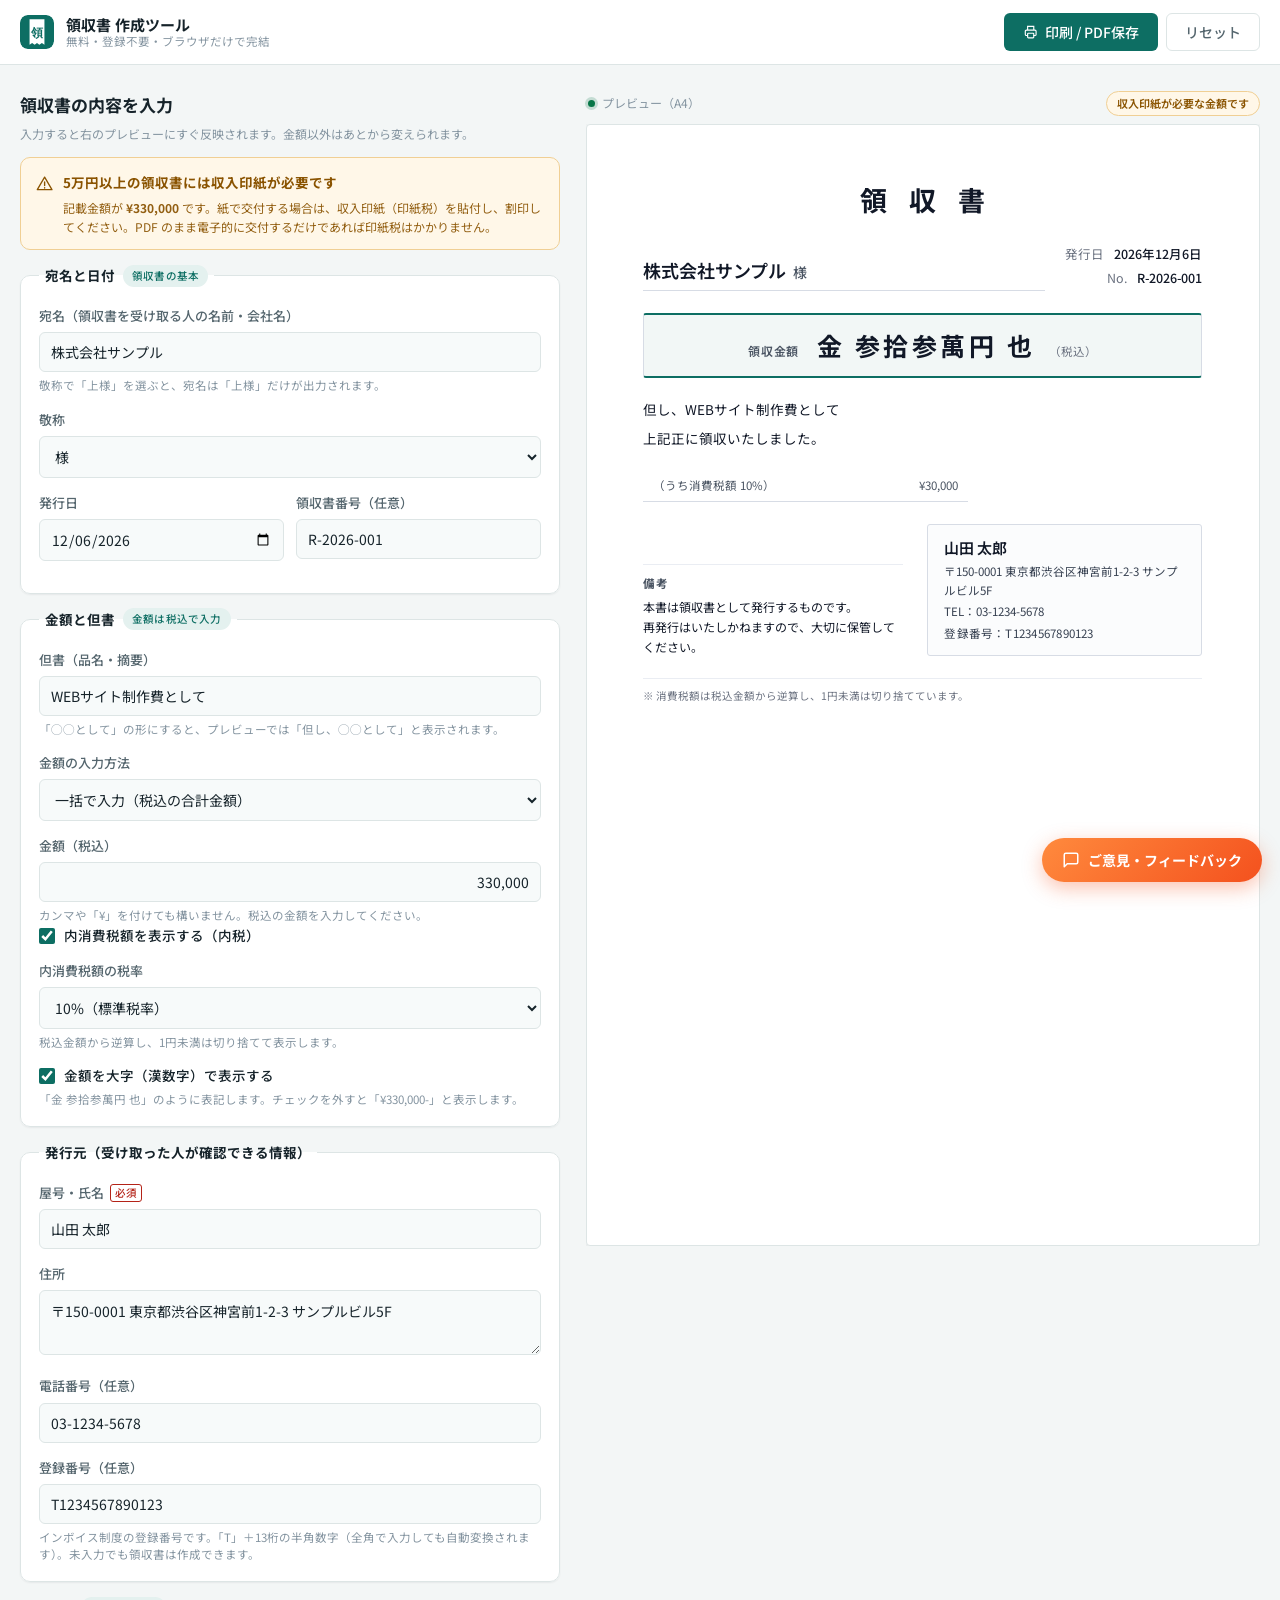
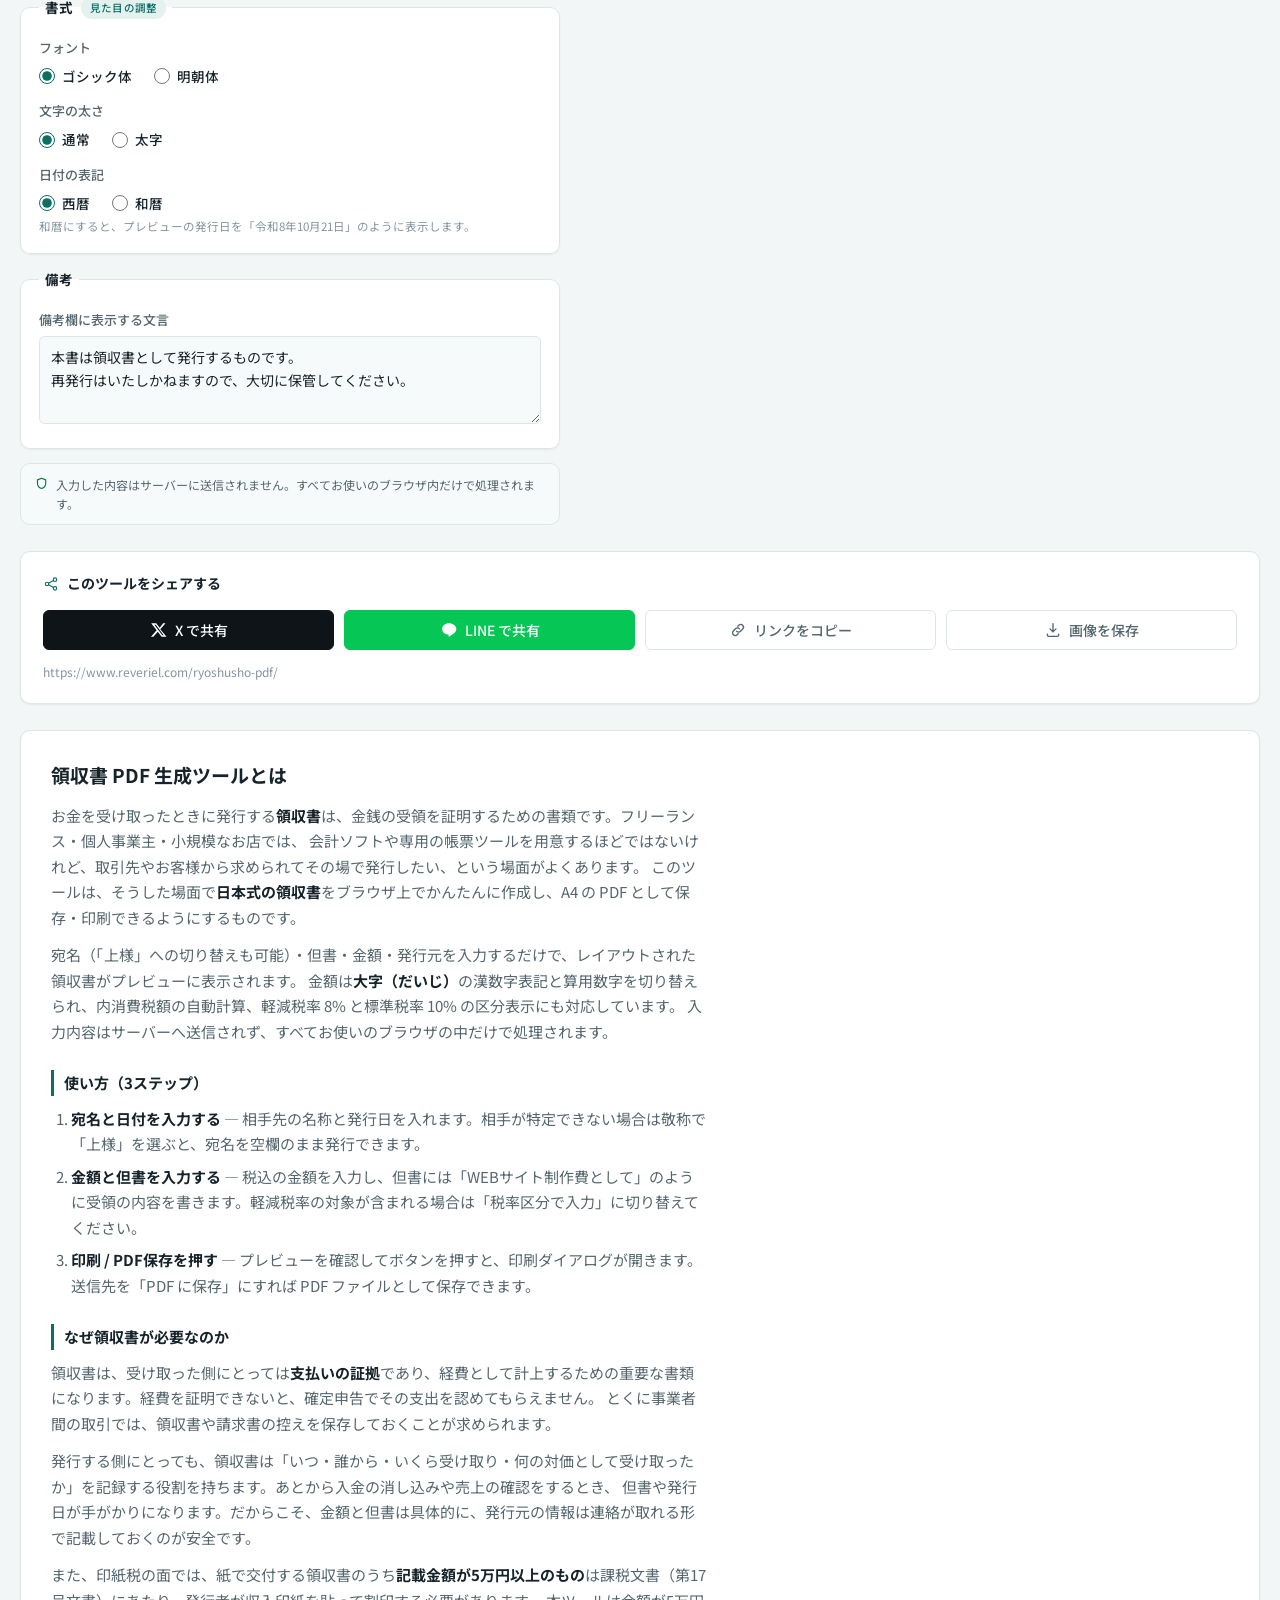
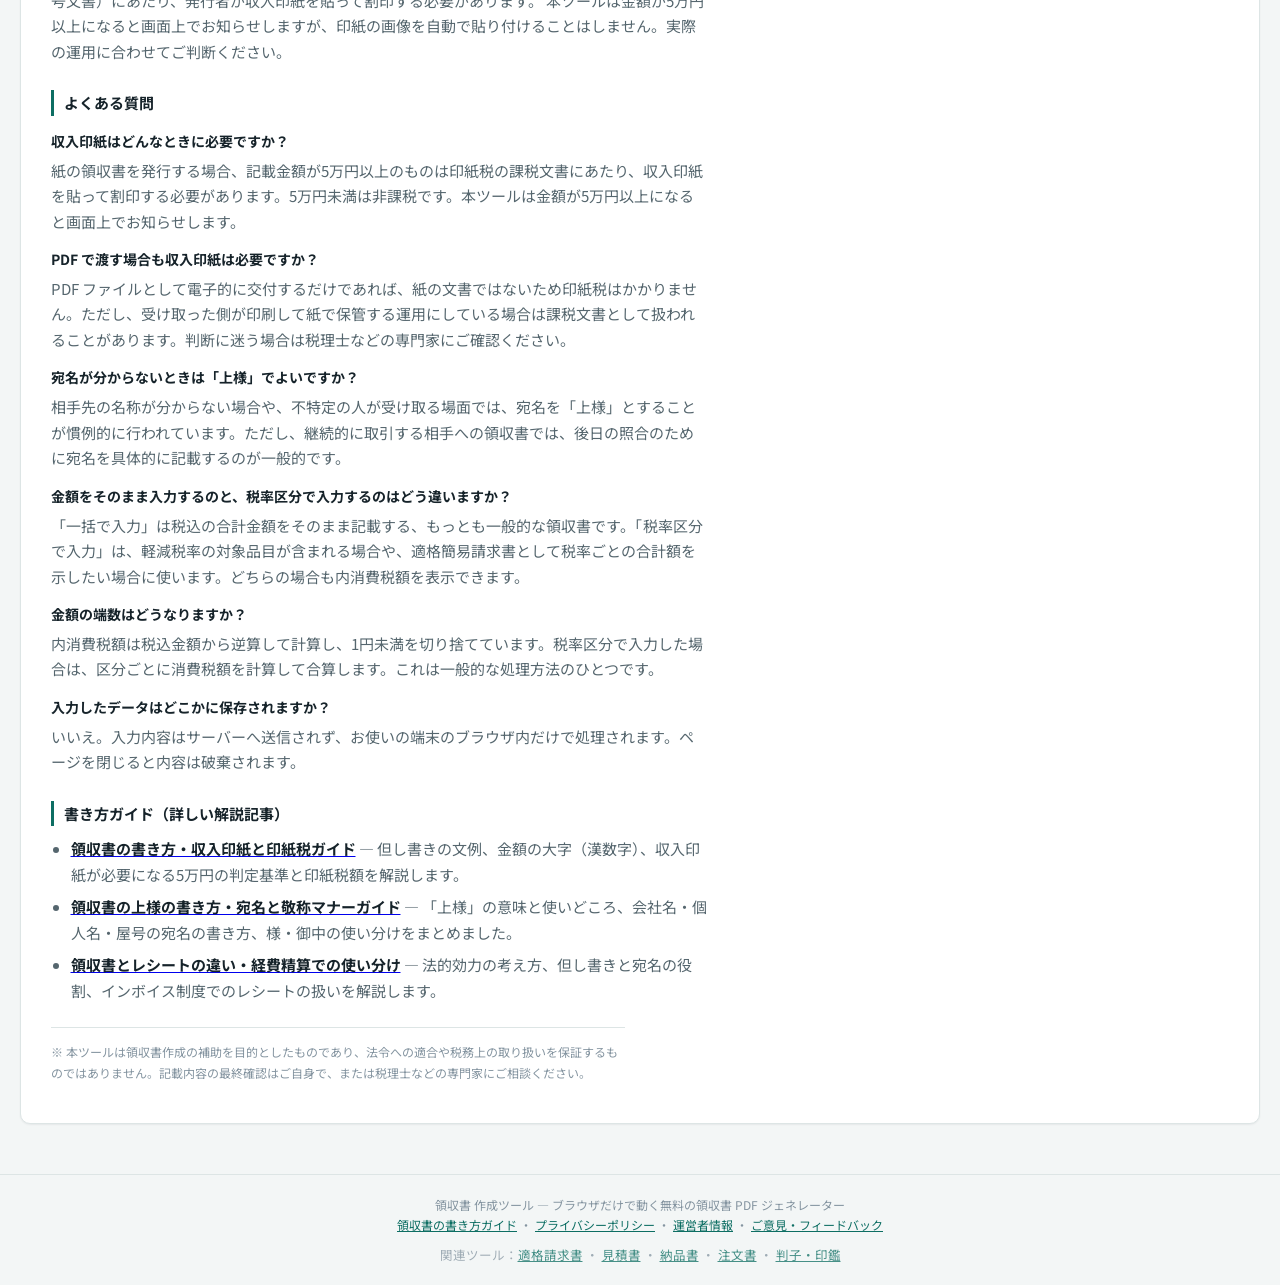
==== commit ee141053: "書式控件：字体(明朝/ゴシック)、粗细、日期(西暦/和暦)自定义" ====
--- a/index.html
+++ b/index.html
@@ -272,6 +272,35 @@
       </fieldset>
 
       <fieldset class="card">
+        <legend>書式<span class="req-badge">見た目の調整</span></legend>
+
+        <div class="field">
+          <span class="field-label" id="docFontLabel">フォント</span>
+          <div class="radio-row" role="radiogroup" aria-labelledby="docFontLabel">
+            <label class="radio-line"><input type="radio" name="docFont" value="gothic" checked><span>ゴシック体</span></label>
+            <label class="radio-line"><input type="radio" name="docFont" value="mincho"><span>明朝体</span></label>
+          </div>
+        </div>
+
+        <div class="field">
+          <span class="field-label" id="docWeightLabel">文字の太さ</span>
+          <div class="radio-row" role="radiogroup" aria-labelledby="docWeightLabel">
+            <label class="radio-line"><input type="radio" name="docWeight" value="normal" checked><span>通常</span></label>
+            <label class="radio-line"><input type="radio" name="docWeight" value="bold"><span>太字</span></label>
+          </div>
+        </div>
+
+        <div class="field">
+          <span class="field-label" id="dateEraLabel">日付の表記</span>
+          <div class="radio-row" role="radiogroup" aria-labelledby="dateEraLabel">
+            <label class="radio-line"><input type="radio" name="dateEra" value="seireki" checked><span>西暦</span></label>
+            <label class="radio-line"><input type="radio" name="dateEra" value="wareki"><span>和暦</span></label>
+          </div>
+          <p class="help">和暦にすると、プレビューの発行日を「令和8年10月21日」のように表示します。</p>
+        </div>
+      </fieldset>
+
+      <fieldset class="card">
         <legend>備考</legend>
         <div class="field">
           <label for="notes">備考欄に表示する文言</label>
--- a/style.css
+++ b/style.css
@@ -308,6 +308,44 @@
 
 .check-line span { line-height: 1.55; }
 
+/* ラジオボタン行（書式設定） */
+.field-label {
+  display: block;
+  font-size: 13px;
+  font-weight: 500;
+  color: var(--c-text-muted);
+  margin-bottom: 7px;
+}
+
+.radio-row {
+  display: flex;
+  flex-wrap: wrap;
+  gap: 8px 22px;
+}
+
+/* `.field label` の display:block を打ち消すため詳細度を上げる */
+.field label.radio-line {
+  display: inline-flex;
+  align-items: center;
+  gap: 7px;
+  margin-bottom: 0;
+  font-size: 13.5px;
+  font-weight: 500;
+  color: var(--c-text);
+  cursor: pointer;
+}
+
+.radio-line input[type="radio"] {
+  width: 16px;
+  height: 16px;
+  margin: 0;
+  flex: none;
+  accent-color: var(--c-accent);
+  cursor: pointer;
+}
+
+.radio-line span { line-height: 1.5; }
+
 .help {
   margin: 5px 0 0;
   font-size: 11.5px;
@@ -375,7 +413,7 @@
 
 /* ---------------- プレビュー ---------------- */
 
-.preview-pane { position: sticky; top: 88px; }
+.preview-pane { position: static; top: 88px; }
 
 @media (max-width: 980px) {
   .preview-pane { position: static; }
@@ -413,6 +451,26 @@
   box-shadow: var(--shadow-lg);
   font-size: 12.5px;
   line-height: 1.65;
+  font-weight: var(--doc-weight, 400);
+}
+
+/* ---- 書式設定（プレビュー・印刷の両方に適用） ---- */
+.paper.font-mincho {
+  font-family: "Hiragino Mincho ProN", "Yu Mincho", "Noto Serif JP", serif;
+}
+
+.paper.font-gothic {
+  font-family: "Hiragino Kaku Gothic ProN", "Yu Gothic", "Noto Sans JP", sans-serif;
+}
+
+.paper.is-bold { --doc-weight: 700; }
+
+/* 元から太字でない見出し・補助情報も、太字設定時は 700 に揃える */
+.paper.is-bold .doc-to,
+.paper.is-bold .honorific,
+.paper.is-bold .doc-meta-line > span:last-child,
+.paper.is-bold .issuer-name {
+  font-weight: 700;
 }
 
 /* 書類タイトル */
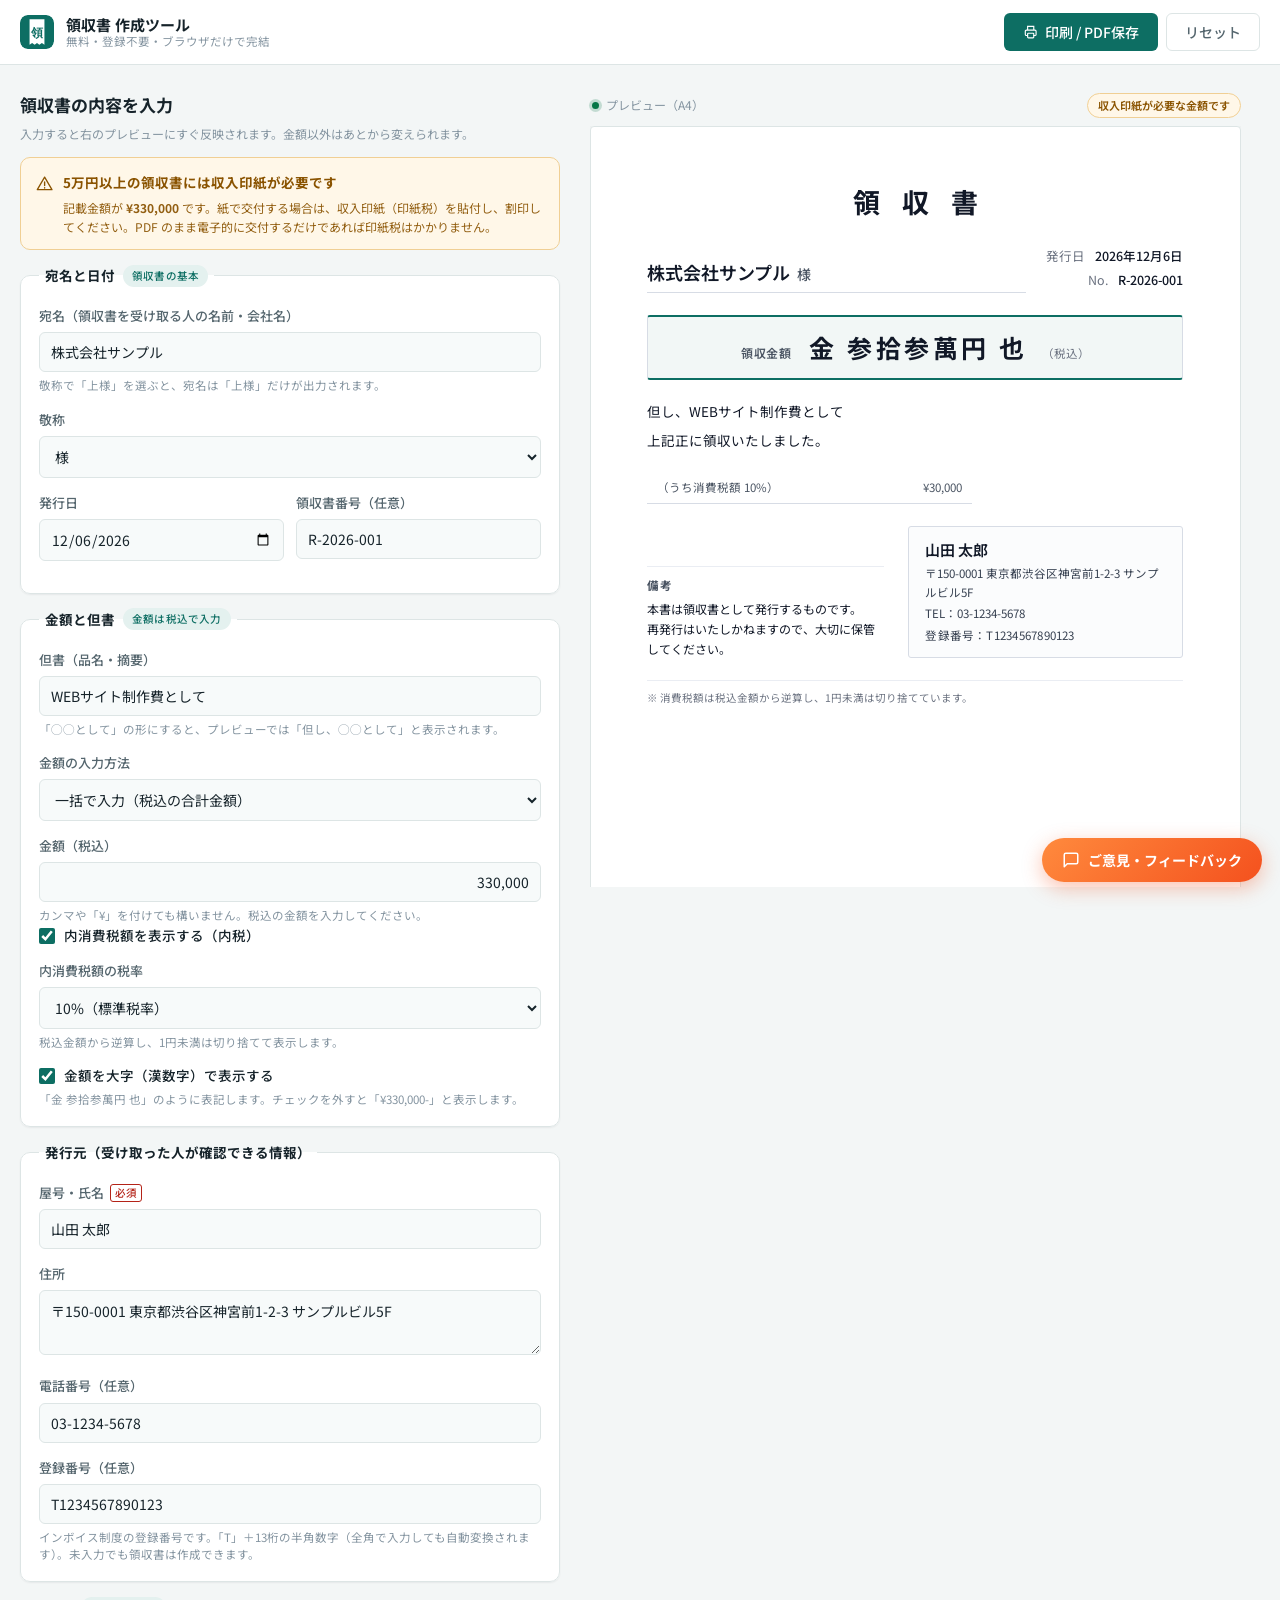
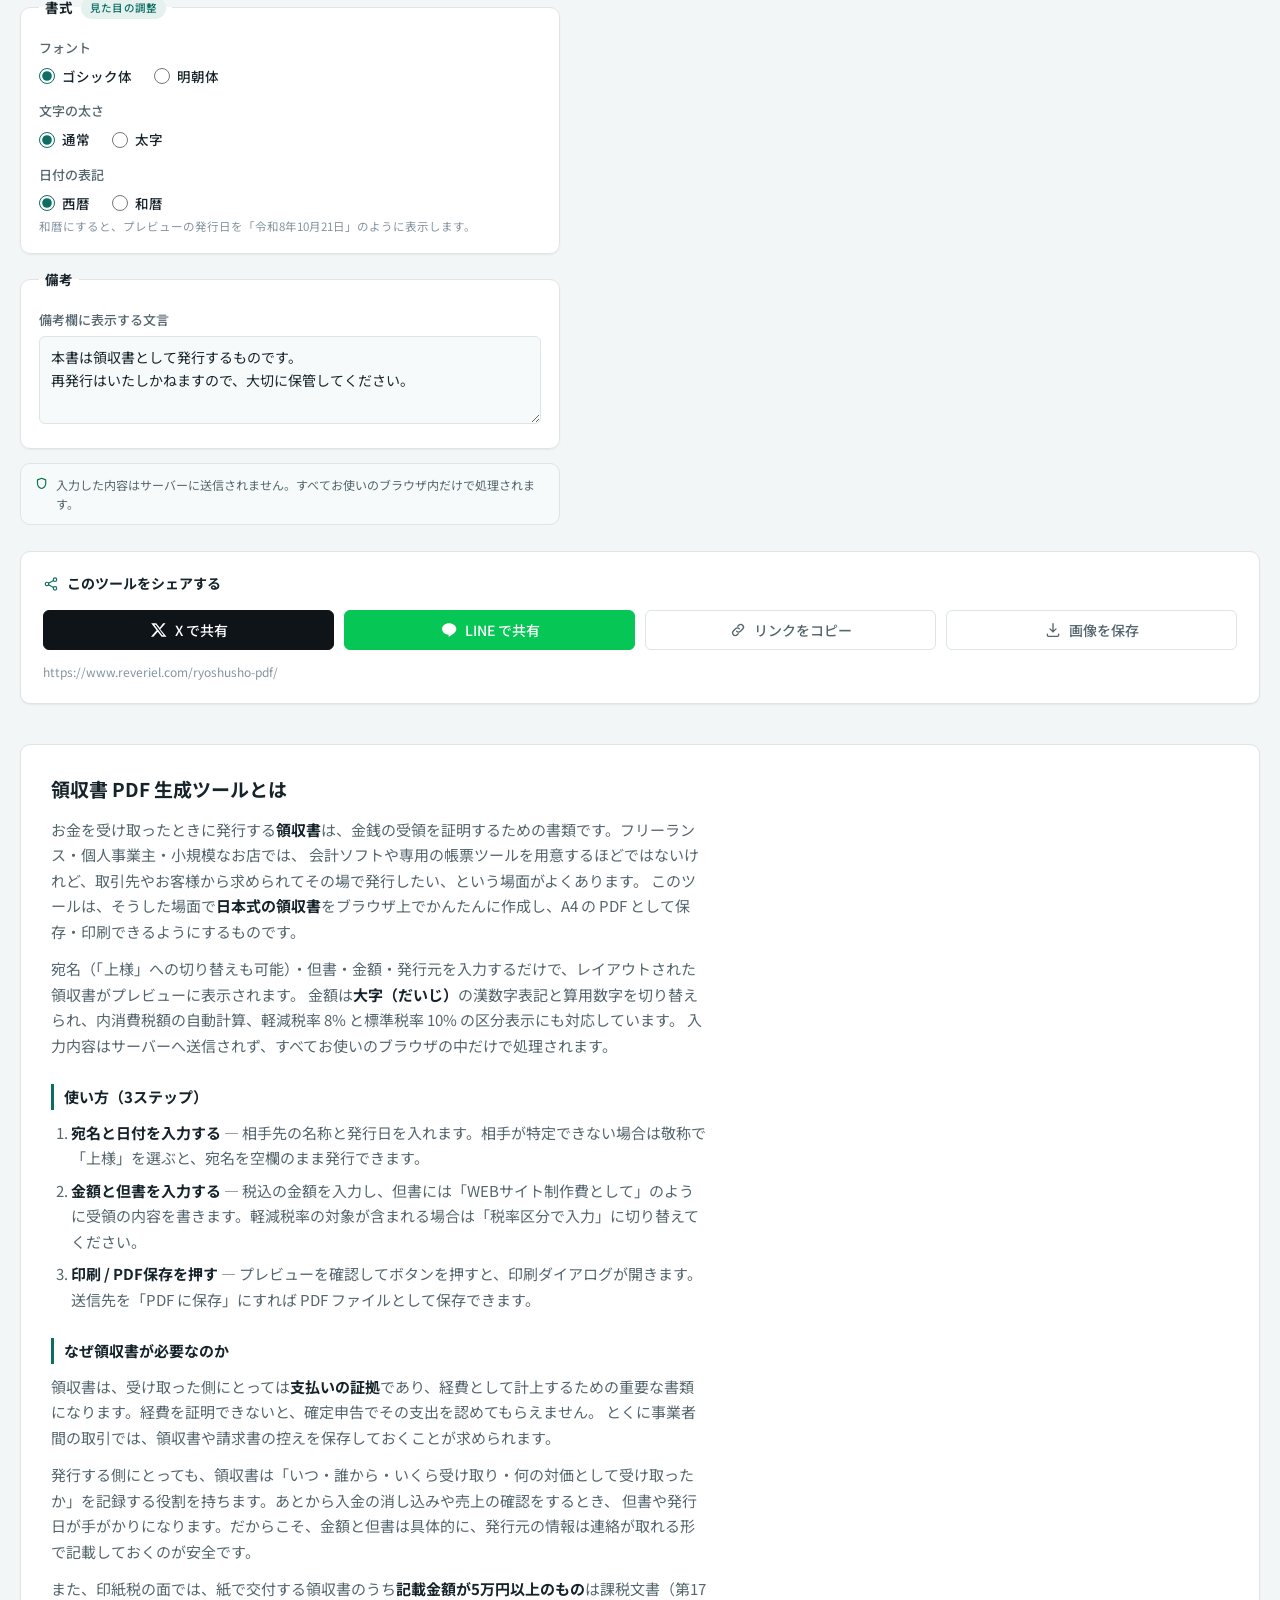
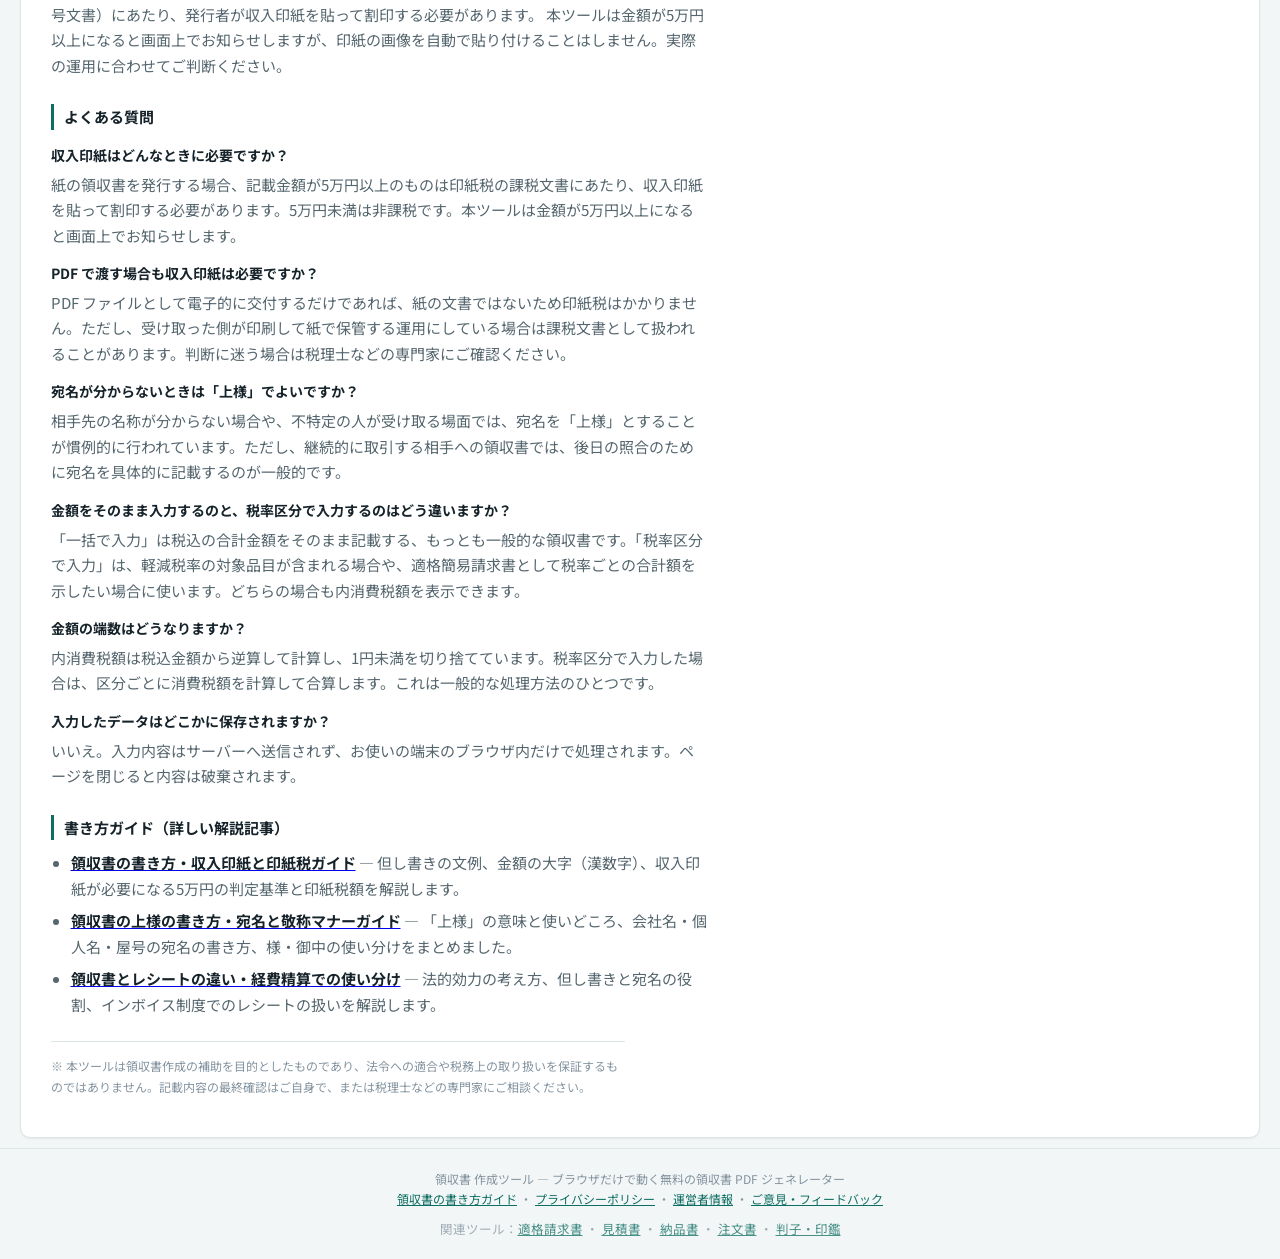
==== commit bd72eccf: "プレビューをスクロール追従に：右カラムをsticky化し、SEOセクションとの重なりを回避" ====
--- a/index.html
+++ b/index.html
@@ -126,7 +126,9 @@
   </div>
 </header>
 
-<main class="wrap layout">
+<main class="wrap">
+
+  <div class="layout">
 
   <!-- ============ 入力フォーム ============ -->
   <section class="pane form-pane no-print" aria-label="入力フォーム">
@@ -411,6 +413,8 @@
   </section>
 
   <!-- ============ SEO 説明文 ============ -->
+  </div>
+
   <section class="seo no-print" aria-label="ツールについて">
     <h2>領収書 PDF 生成ツールとは</h2>
     <p>
--- a/style.css
+++ b/style.css
@@ -413,10 +413,23 @@
 
 /* ---------------- プレビュー ---------------- */
 
-.preview-pane { position: static; top: 88px; }
+.preview-pane {
+  position: sticky;
+  top: 88px;
+  align-self: start;
+  max-height: calc(100vh - 104px);
+  overflow-y: auto;
+  padding: 2px 4px 16px;
+  scrollbar-gutter: stable;
+}
 
 @media (max-width: 980px) {
-  .preview-pane { position: static; }
+  .preview-pane {
+    position: static;
+    max-height: none;
+    overflow: visible;
+    padding: 0;
+  }
 }
 
 .preview-bar {
@@ -854,6 +867,7 @@
     gap: 0 !important;
     position: static !important;
     overflow: visible !important;
+    max-height: none !important;
     box-shadow: none !important;
     border: 0 !important;
     background: transparent !important;
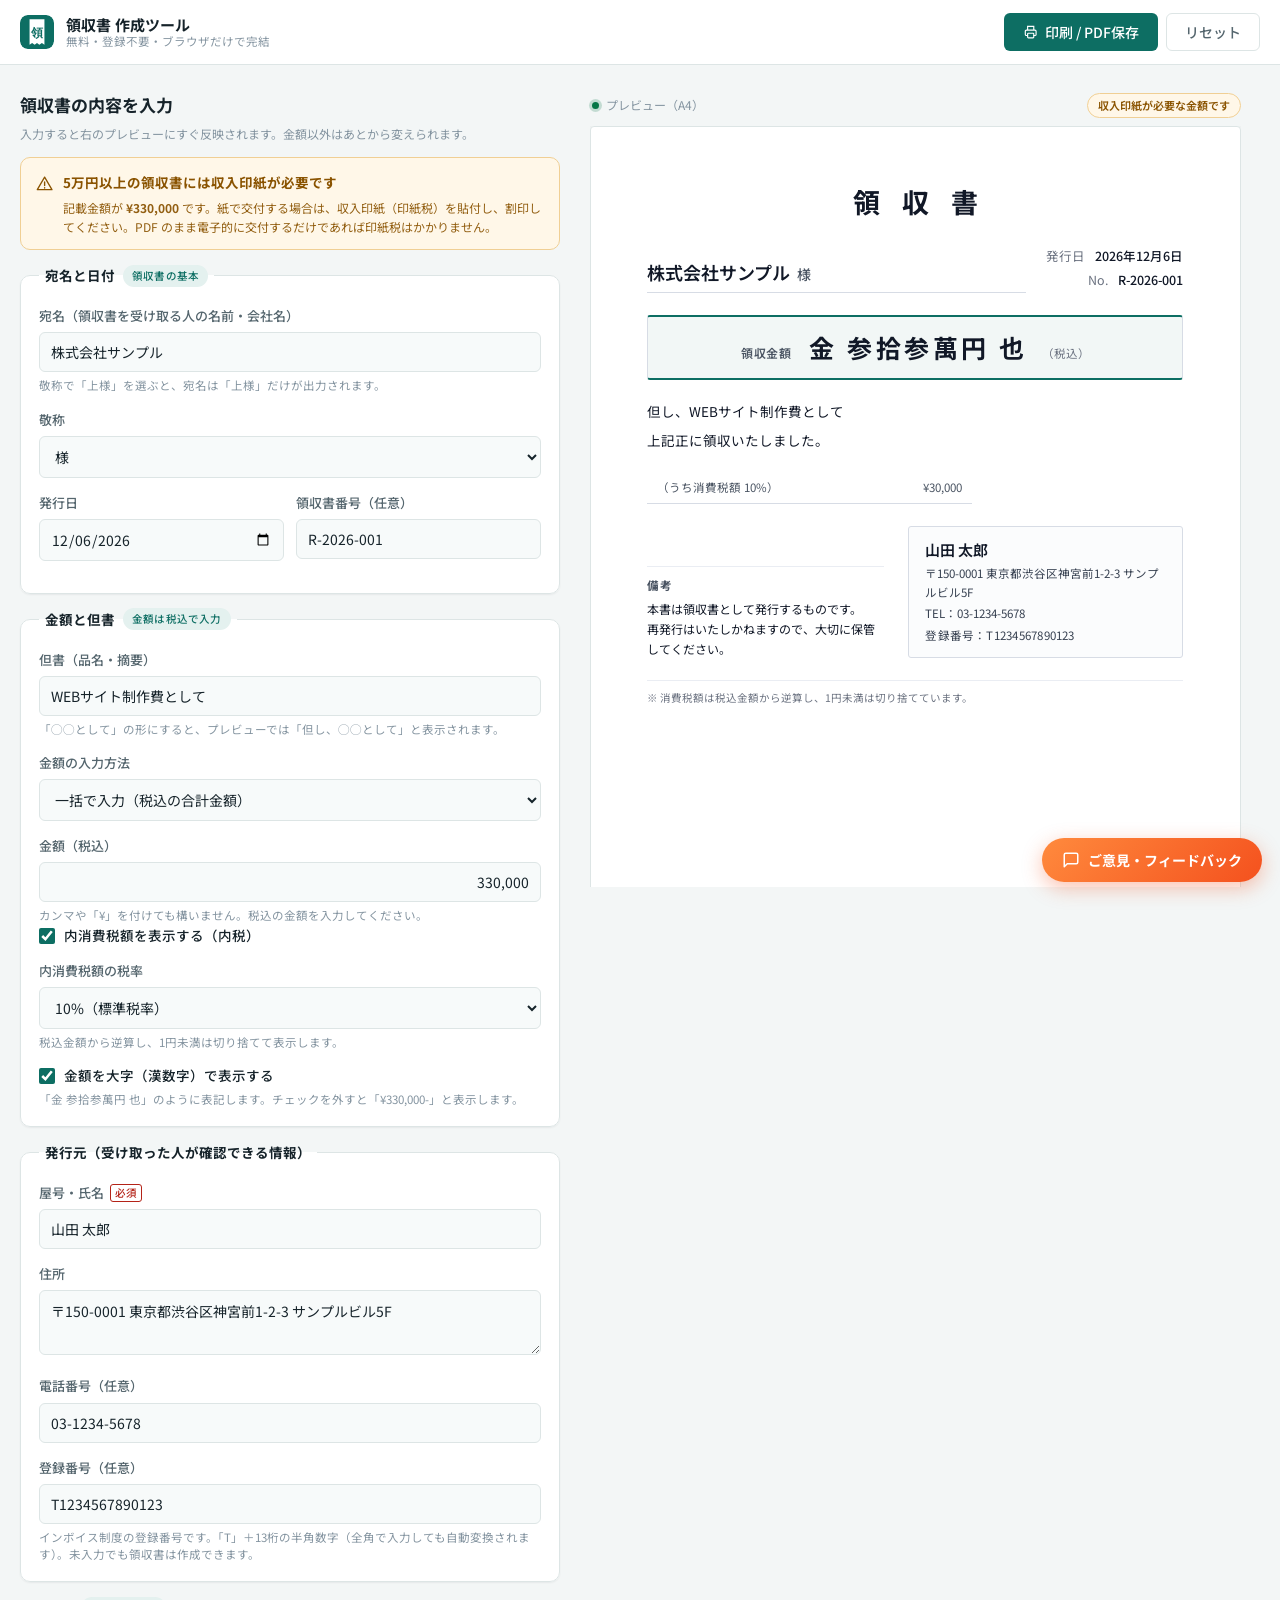
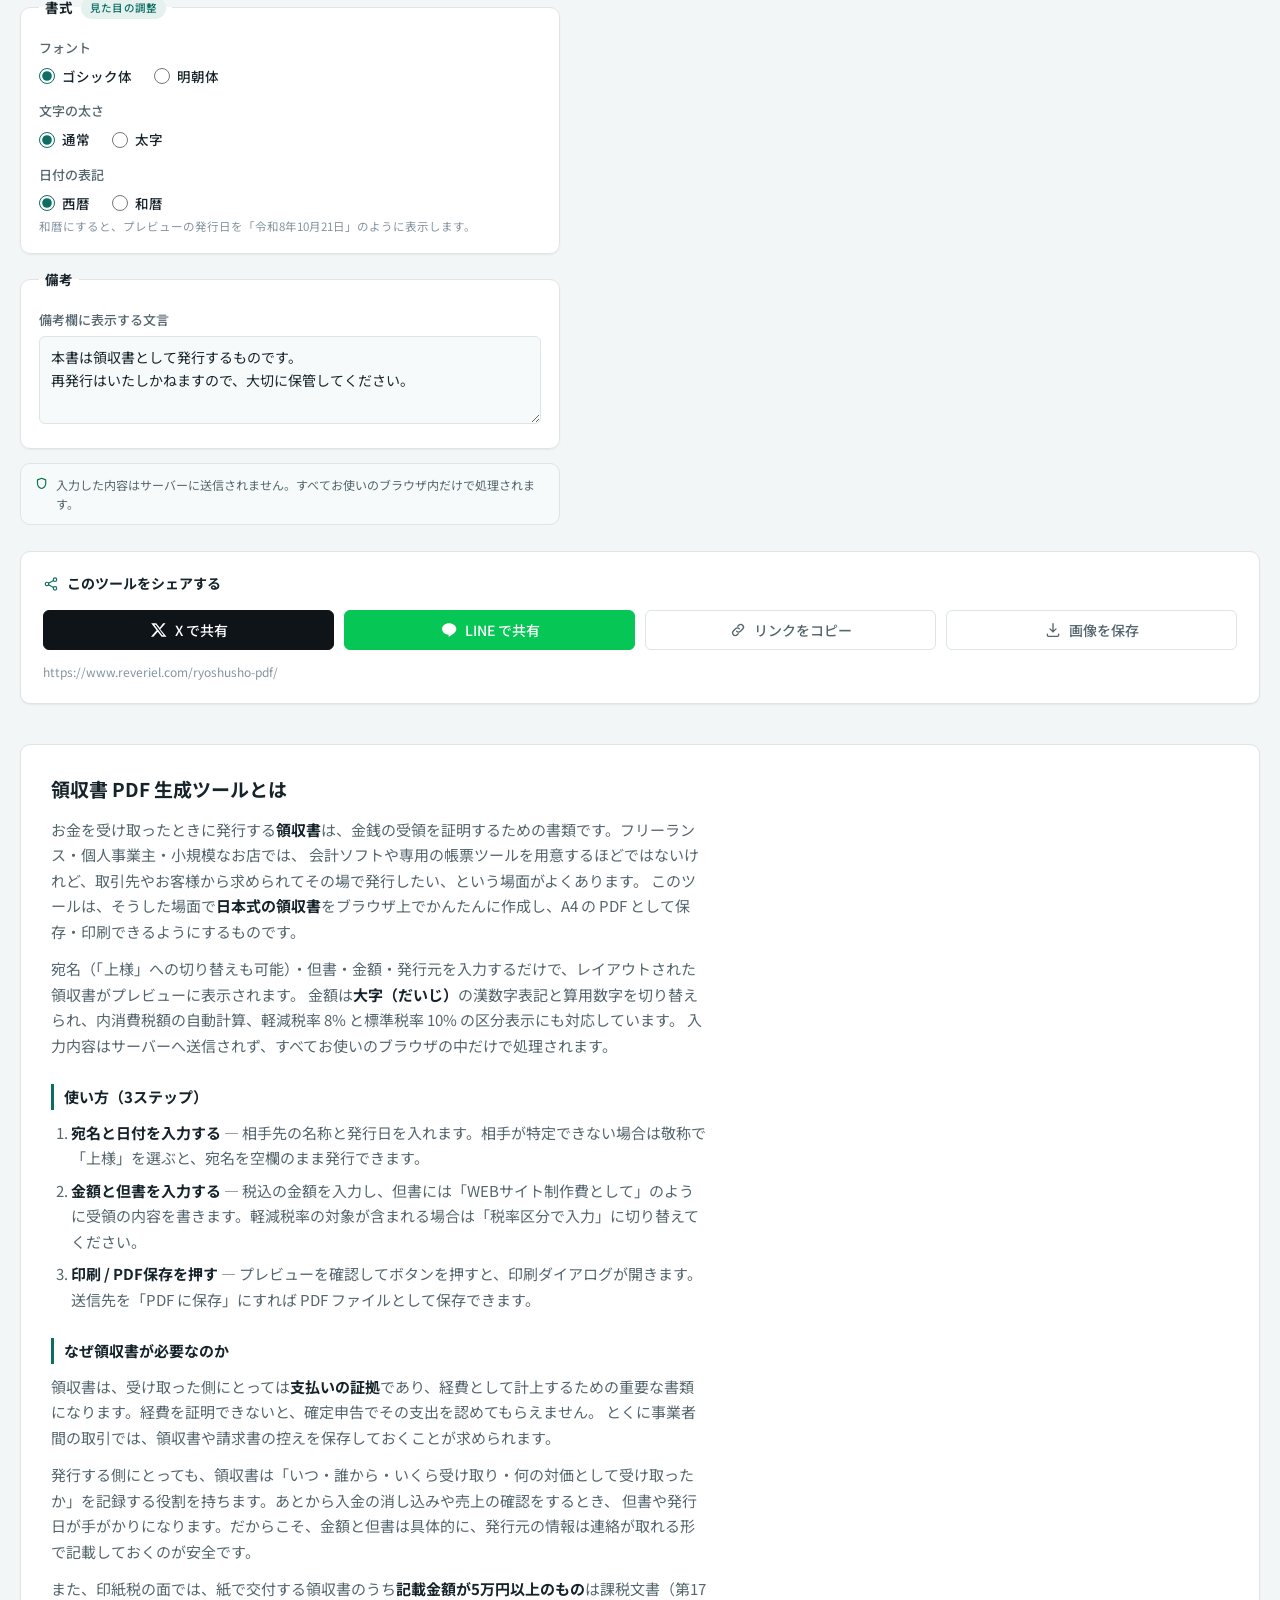
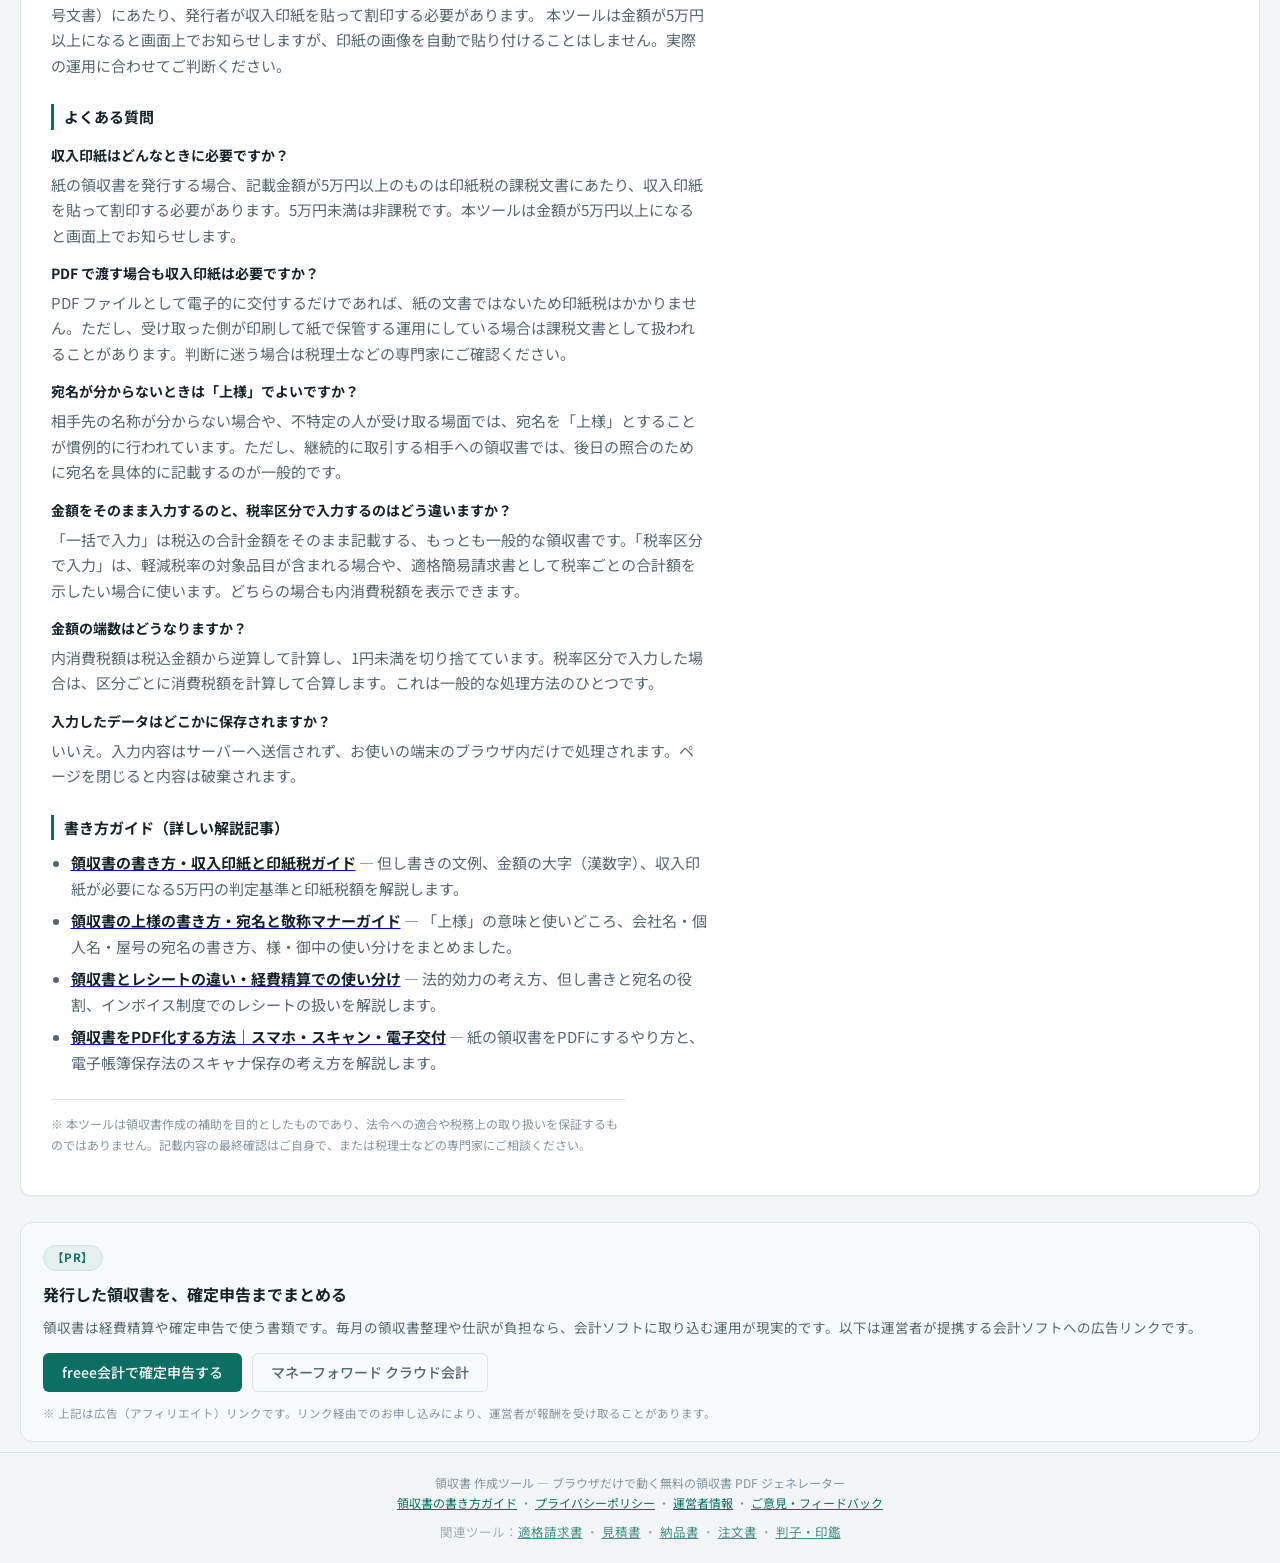
==== commit 3de15656: "SEO：新規記事「領収書をPDF化する方法」を追加、【PR】会計ソフト枠を新設" ====
--- a/index.html
+++ b/index.html
@@ -475,6 +475,7 @@
       <li><a href="ryoshusho-kakikata.html"><strong>領収書の書き方・収入印紙と印紙税ガイド</strong></a> — 但し書きの文例、金額の大字（漢数字）、収入印紙が必要になる5万円の判定基準と印紙税額を解説します。</li>
       <li><a href="uwayo.html"><strong>領収書の上様の書き方・宛名と敬称マナーガイド</strong></a> — 「上様」の意味と使いどころ、会社名・個人名・屋号の宛名の書き方、様・御中の使い分けをまとめました。</li>
       <li><a href="ryoshusho-vs-receipt.html"><strong>領収書とレシートの違い・経費精算での使い分け</strong></a> — 法的効力の考え方、但し書きと宛名の役割、インボイス制度でのレシートの扱いを解説します。</li>
+      <li><a href="ryoshusho-pdf-ka.html"><strong>領収書をPDF化する方法｜スマホ・スキャン・電子交付</strong></a> — 紙の領収書をPDFにするやり方と、電子帳簿保存法のスキャナ保存の考え方を解説します。</li>
     </ul>
 
     <p class="disclaimer">
@@ -482,6 +483,25 @@
     </p>
   </section>
 </main>
+
+<!-- ============ 【PR】会計ソフト（アフィリエイト） ============
+     ⚠️ 未接続のプレースホルダ。A8.net / もしも に登録・案件提携の承認後に、
+        (1) 下記の <a> の href を実際の a8mat リンクへ
+        (2) 末尾 img.pr-pixel の src を 1×1 トラッキングピクセルへ
+        差し替えること。日本語ページ専用（中文ページには貼らない）。 -->
+<section class="wrap pr-affiliate no-print" lang="ja" aria-labelledby="prTitle">
+  <div class="pr-box">
+    <p class="pr-badge">【PR】</p>
+    <h2 class="pr-title" id="prTitle">発行した領収書を、確定申告までまとめる</h2>
+    <p class="pr-lead">領収書は経費精算や確定申告で使う書類です。毎月の領収書整理や仕訳が負担なら、会計ソフトに取り込む運用が現実的です。以下は運営者が提携する会計ソフトへの広告リンクです。</p>
+    <div class="pr-actions">
+      <a class="pr-link btn btn-primary" href="https://px.a8.net/svt/ejp?a8mat=PLACEHOLDER_FREEE" target="_blank" rel="nofollow sponsored noopener">freee会計で確定申告する</a>
+      <a class="pr-link btn btn-ghost" href="https://px.a8.net/svt/ejp?a8mat=PLACEHOLDER_MFCLOUD" target="_blank" rel="nofollow sponsored noopener">マネーフォワード クラウド会計</a>
+    </div>
+    <p class="pr-note">※ 上記は広告（アフィリエイト）リンクです。リンク経由でのお申し込みにより、運営者が報酬を受け取ることがあります。</p>
+    <img class="pr-pixel" src="[data-uri]" width="1" height="1" alt="" aria-hidden="true">
+  </div>
+</section>
 
 <footer class="site-footer no-print">
   <div class="wrap">
@@ -497,5 +517,6 @@
   <svg viewBox="0 0 24 24" fill="none" stroke="currentColor" stroke-width="2" stroke-linecap="round" stroke-linejoin="round" aria-hidden="true"><path d="M21 15a2 2 0 0 1-2 2H7l-4 4V5a2 2 0 0 1 2-2h14a2 2 0 0 1 2 2z"/></svg>
   <span>ご意見・フィードバック</span>
 </a>
+<script src="feedback.js" defer></script>
 </body>
 </html>
--- a/style.css
+++ b/style.css
@@ -1008,3 +1008,25 @@
   .feedback-fab { right: 14px; bottom: 14px; padding: 11px 16px; font-size: 13px; }
   .feedback-fab svg { width: 16px; height: 16px; }
 }
+
+/* ===== 【PR】アフィリエイト（会計ソフト） ===== */
+.pr-affiliate { margin-block: 26px 10px; }
+.pr-box {
+  position: relative;
+  padding: 20px 22px 18px;
+  background: var(--c-surface-2);
+  border: 1px solid var(--c-border);
+  border-radius: 12px;
+}
+.pr-badge {
+  display: inline-block; margin: 0 0 10px; padding: 2px 8px;
+  font-size: 11.5px; font-weight: 700; letter-spacing: .04em;
+  color: var(--c-accent); background: var(--c-accent-soft);
+  border: 1px solid #cfe4e1; border-radius: 999px;
+}
+.pr-title { font-size: 16px; margin: 0 0 8px; color: var(--c-text); }
+.pr-lead { margin: 0 0 14px; font-size: 13.5px; line-height: 1.75; color: var(--c-text-muted); }
+.pr-actions { display: flex; flex-wrap: wrap; gap: 10px; }
+.pr-note { margin: 12px 0 0; font-size: 11.5px; line-height: 1.6; color: var(--c-text-faint); }
+.pr-pixel { position: absolute; left: -9999px; }
+@media print { .pr-affiliate { display: none !important; } }
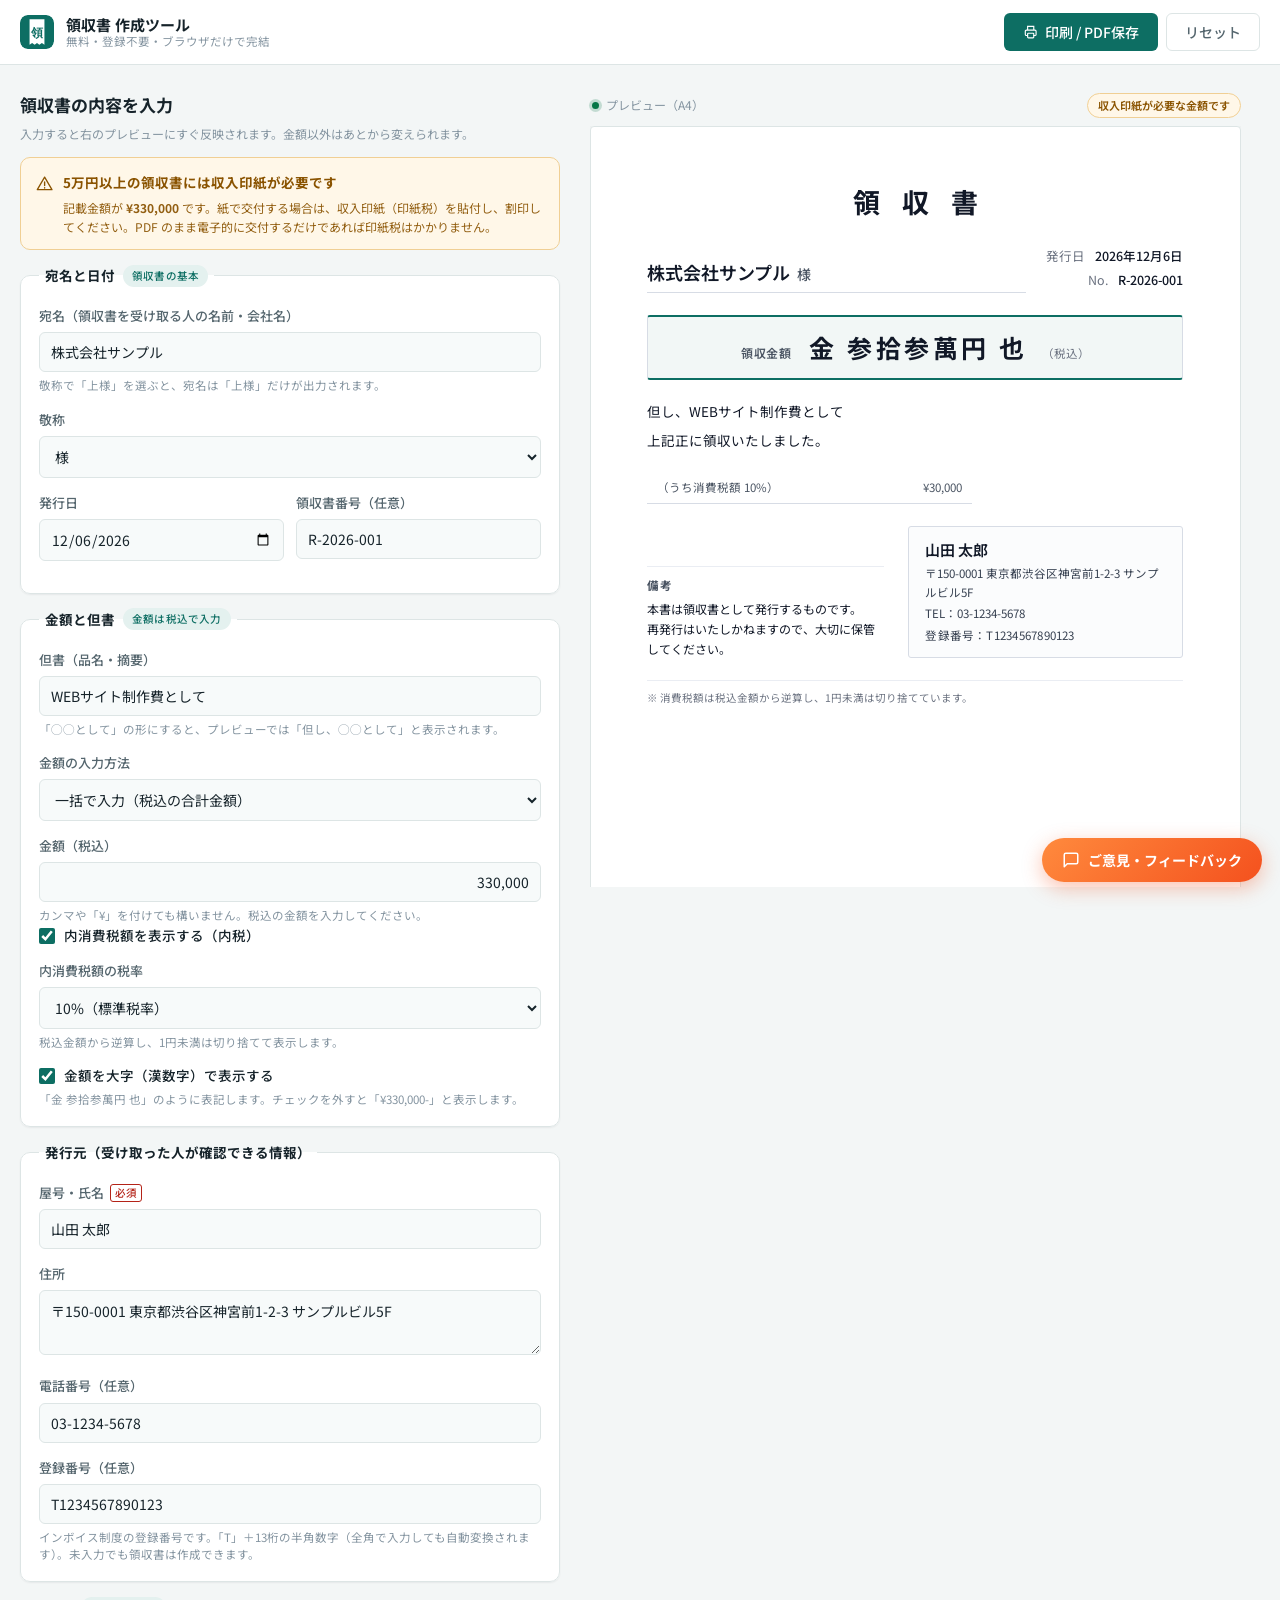
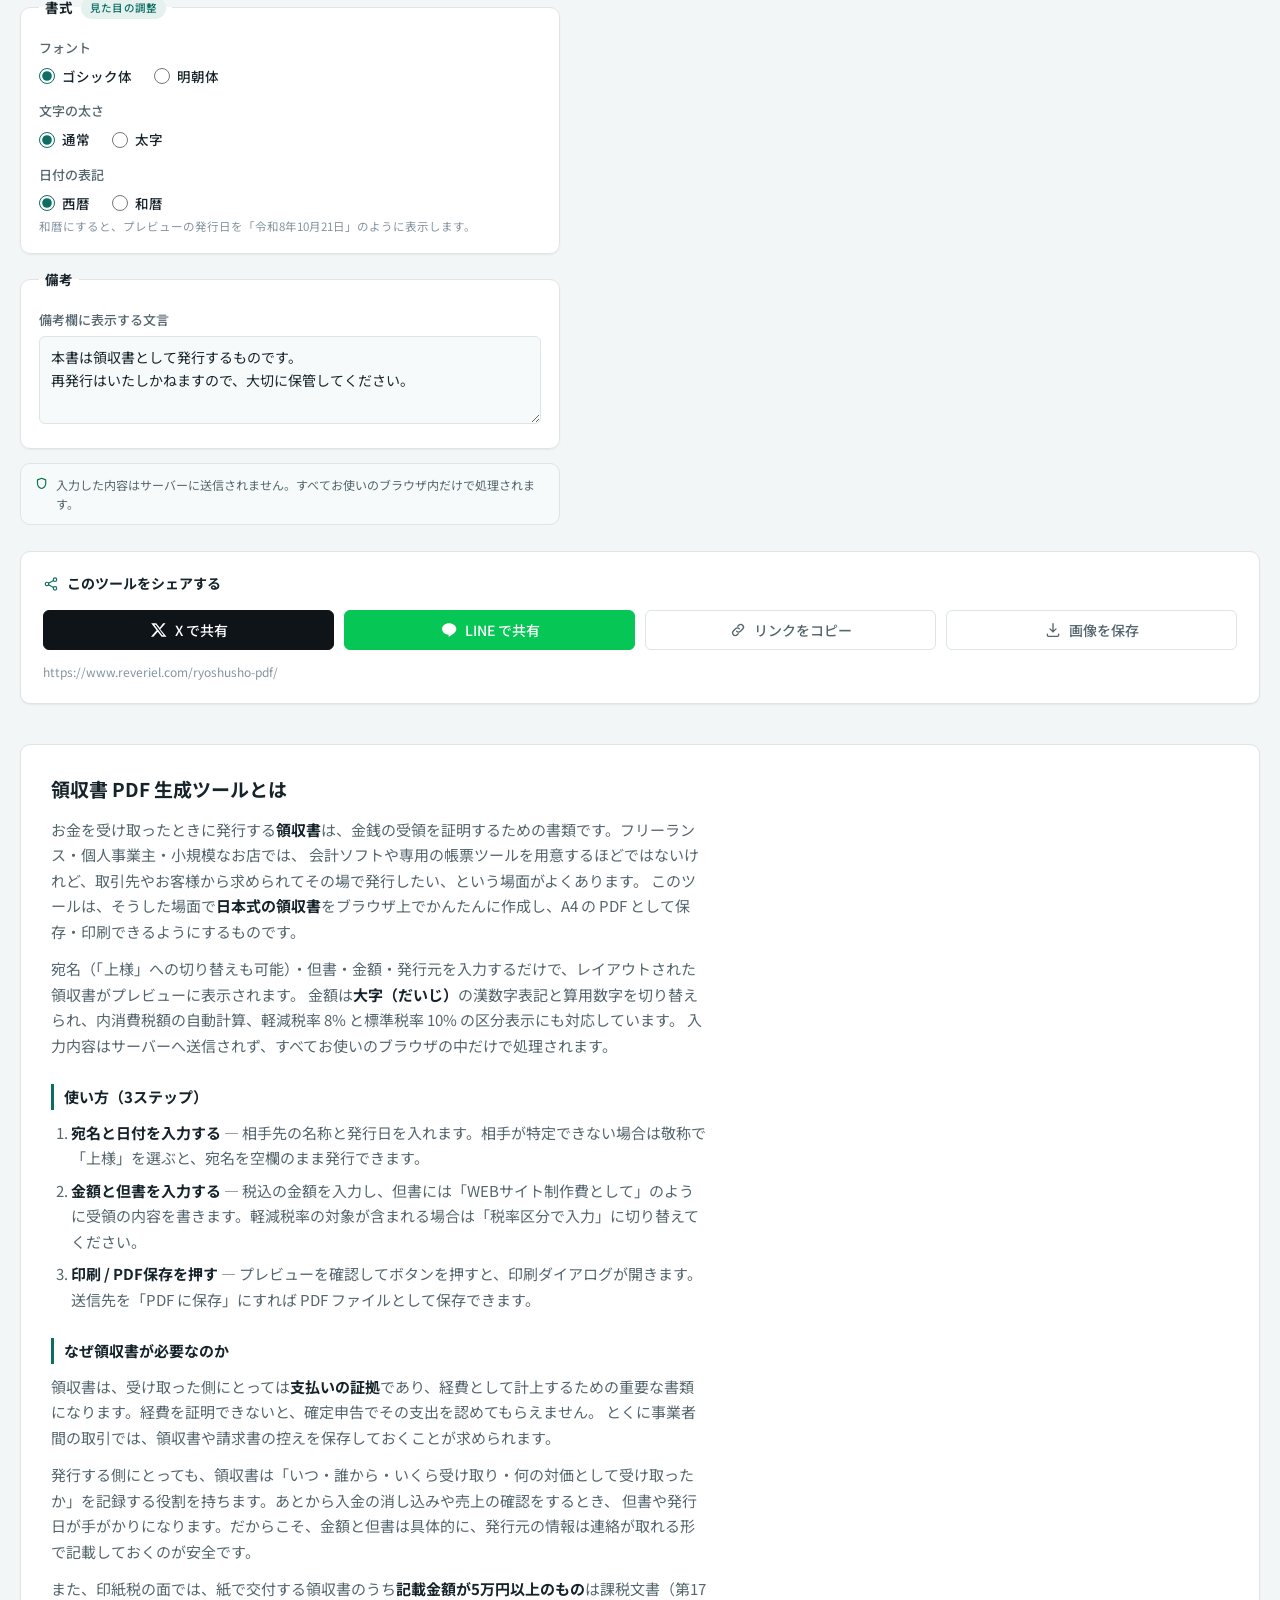
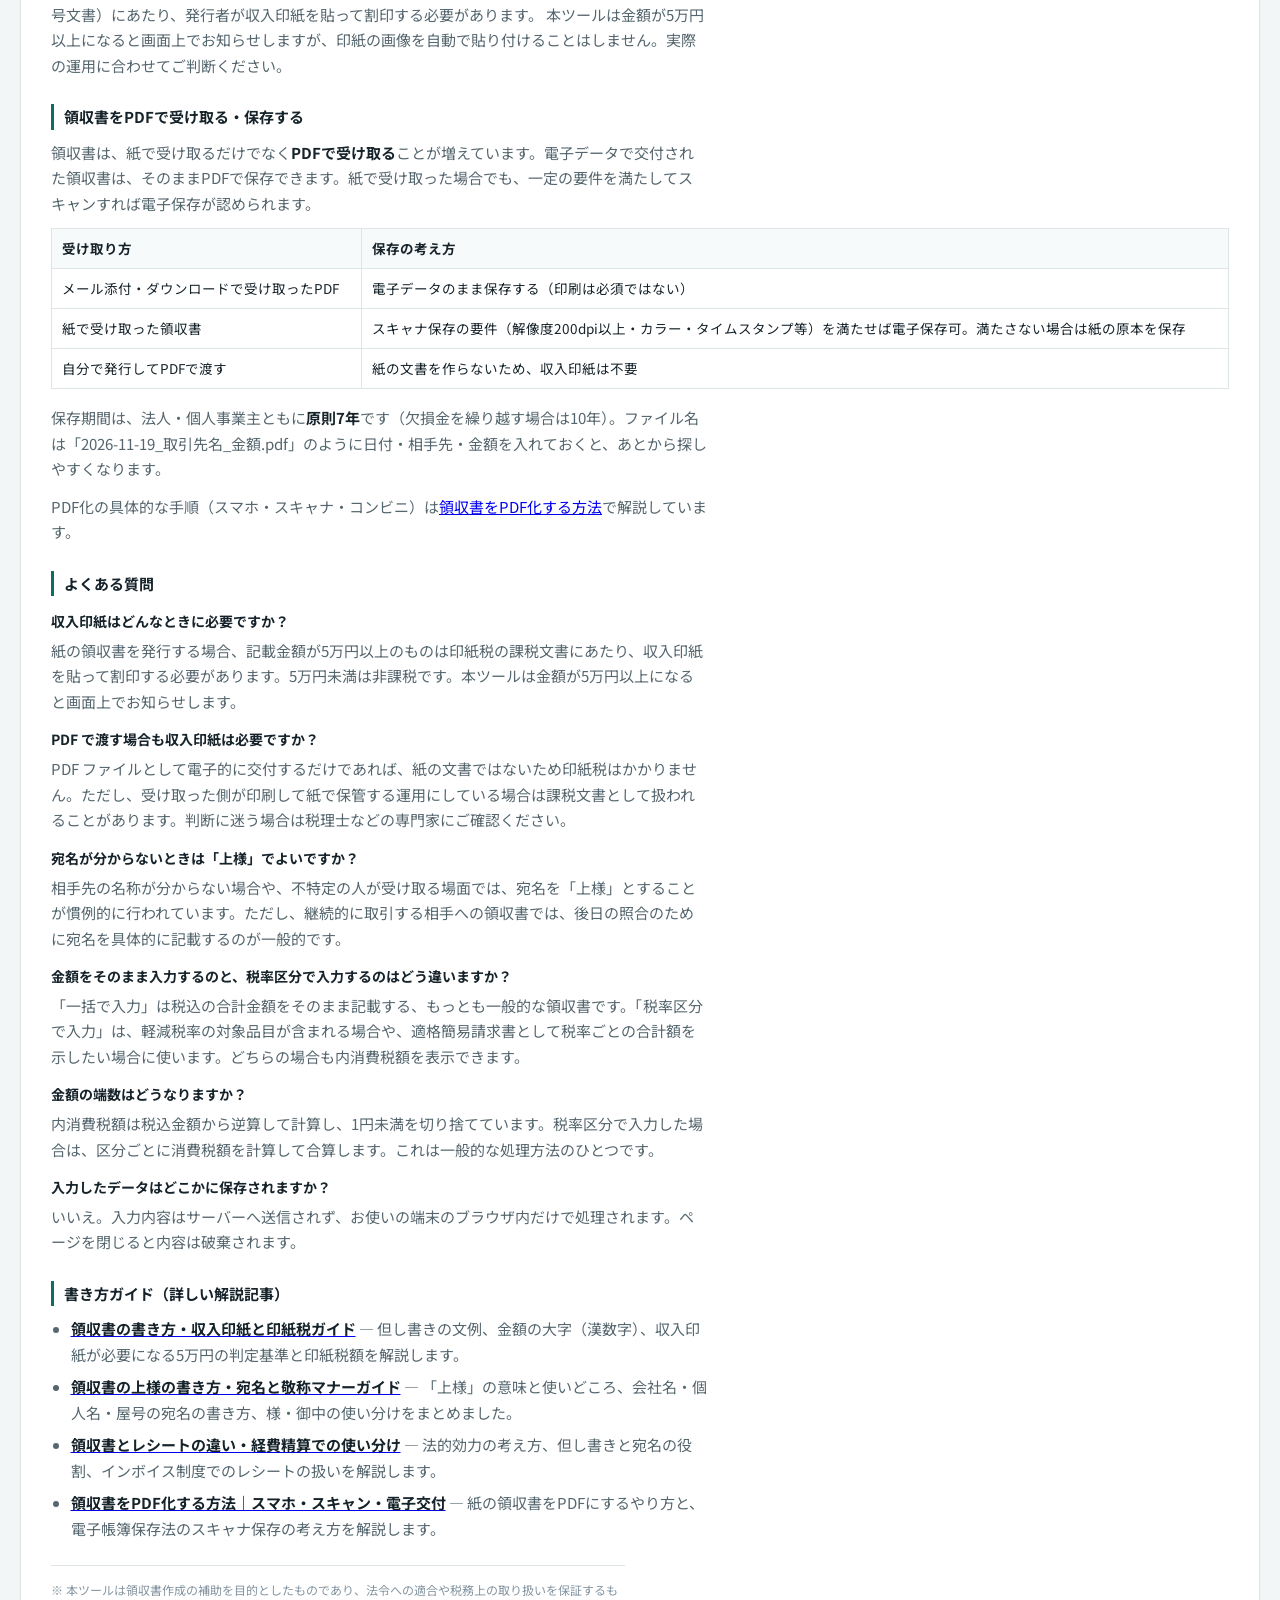
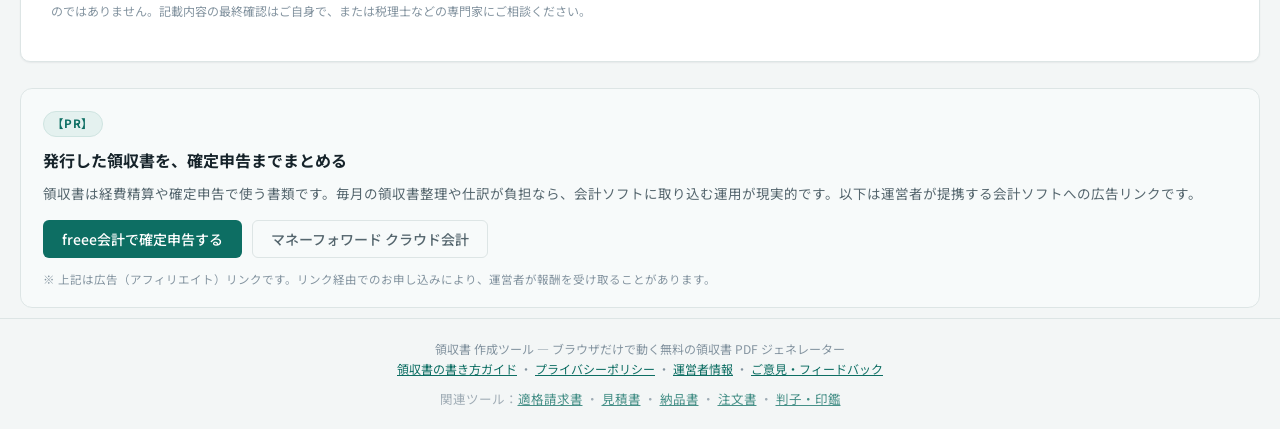
==== commit 9351e6cf: "SEO：領収書をPDFで受け取る・保存する節を追加（保存期間・スキャナ保存の要件）" ====
--- a/index.html
+++ b/index.html
@@ -449,6 +449,27 @@
       本ツールは金額が5万円以上になると画面上でお知らせしますが、印紙の画像を自動で貼り付けることはしません。実際の運用に合わせてご判断ください。
     </p>
 
+    <h3>領収書をPDFで受け取る・保存する</h3>
+    <p>
+      領収書は、紙で受け取るだけでなく<strong>PDFで受け取る</strong>ことが増えています。電子データで交付された領収書は、そのままPDFで保存できます。紙で受け取った場合でも、一定の要件を満たしてスキャンすれば電子保存が認められます。
+    </p>
+    <table class="guide-table">
+      <thead>
+        <tr><th>受け取り方</th><th>保存の考え方</th></tr>
+      </thead>
+      <tbody>
+        <tr><td>メール添付・ダウンロードで受け取ったPDF</td><td>電子データのまま保存する（印刷は必須ではない）</td></tr>
+        <tr><td>紙で受け取った領収書</td><td>スキャナ保存の要件（解像度200dpi以上・カラー・タイムスタンプ等）を満たせば電子保存可。満たさない場合は紙の原本を保存</td></tr>
+        <tr><td>自分で発行してPDFで渡す</td><td>紙の文書を作らないため、収入印紙は不要</td></tr>
+      </tbody>
+    </table>
+    <p>
+      保存期間は、法人・個人事業主ともに<strong>原則7年</strong>です（欠損金を繰り越す場合は10年）。ファイル名は「2026-11-19_取引先名_金額.pdf」のように日付・相手先・金額を入れておくと、あとから探しやすくなります。
+    </p>
+    <p>
+      PDF化の具体的な手順（スマホ・スキャナ・コンビニ）は<a href="ryoshusho-pdf-ka.html">領収書をPDF化する方法</a>で解説しています。
+    </p>
+
     <h3>よくある質問</h3>
     <dl class="faq">
       <dt>収入印紙はどんなときに必要ですか？</dt>
@@ -485,7 +506,7 @@
 </main>
 
 <!-- ============ 【PR】会計ソフト（アフィリエイト） ============
-     ⚠️ 未接続のプレースホルダ。A8.net / もしも に登録・案件提携の承認後に、
+     ⚠️ A8 Link Manager 連携済み（提携承認後に自動変換）。A8.net / もしも に登録・案件提携の承認後に、
         (1) 下記の <a> の href を実際の a8mat リンクへ
         (2) 末尾 img.pr-pixel の src を 1×1 トラッキングピクセルへ
         差し替えること。日本語ページ専用（中文ページには貼らない）。 -->
@@ -495,8 +516,8 @@
     <h2 class="pr-title" id="prTitle">発行した領収書を、確定申告までまとめる</h2>
     <p class="pr-lead">領収書は経費精算や確定申告で使う書類です。毎月の領収書整理や仕訳が負担なら、会計ソフトに取り込む運用が現実的です。以下は運営者が提携する会計ソフトへの広告リンクです。</p>
     <div class="pr-actions">
-      <a class="pr-link btn btn-primary" href="https://px.a8.net/svt/ejp?a8mat=PLACEHOLDER_FREEE" target="_blank" rel="nofollow sponsored noopener">freee会計で確定申告する</a>
-      <a class="pr-link btn btn-ghost" href="https://px.a8.net/svt/ejp?a8mat=PLACEHOLDER_MFCLOUD" target="_blank" rel="nofollow sponsored noopener">マネーフォワード クラウド会計</a>
+      <a class="pr-link btn btn-primary" href="https://www.freee.co.jp/" target="_blank" rel="nofollow sponsored noopener">freee会計で確定申告する</a>
+      <a class="pr-link btn btn-ghost" href="https://biz.moneyforward.com/" target="_blank" rel="nofollow sponsored noopener">マネーフォワード クラウド会計</a>
     </div>
     <p class="pr-note">※ 上記は広告（アフィリエイト）リンクです。リンク経由でのお申し込みにより、運営者が報酬を受け取ることがあります。</p>
     <img class="pr-pixel" src="[data-uri]" width="1" height="1" alt="" aria-hidden="true">
@@ -518,5 +539,8 @@
   <span>ご意見・フィードバック</span>
 </a>
 <script src="feedback.js" defer></script>
+<!-- A8 Link Manager：提携承認後、下の広告主URLが自動的に計測URLへ変換されます -->
+<script src="https://statics.8me.jp/a8link/a8linkmgr.js"></script>
+<script>if (typeof a8linkmgr === "function") { a8linkmgr({ "config_id": "6bNHGyHGa4qQLbQQiZks" }); }</script>
 </body>
 </html>
--- a/style.css
+++ b/style.css
@@ -1030,3 +1030,48 @@
 .pr-note { margin: 12px 0 0; font-size: 11.5px; line-height: 1.6; color: var(--c-text-faint); }
 .pr-pixel { position: absolute; left: -9999px; }
 @media print { .pr-affiliate { display: none !important; } }
+
+/* ===== 発行元の復元ヒント（この端末内のみ） ===== */
+.profile-hint {
+  margin: 0 0 12px;
+  padding: 9px 12px;
+  display: flex;
+  flex-wrap: wrap;
+  align-items: center;
+  gap: 8px;
+  font-size: 12px;
+  color: var(--c-text-muted);
+  background: var(--c-surface-2);
+  border: 1px solid var(--c-border);
+  border-radius: 8px;
+}
+.profile-delete {
+  background: none; border: 0; padding: 0; cursor: pointer;
+  color: var(--c-text-faint); font-size: 11.5px; text-decoration: underline;
+}
+@media print { .profile-hint { display: none !important; } }
+
+/* ===== 解説セクション内の表（guide.css を読み込まないツールページ用） ===== */
+.seo .guide-table {
+  width: 100%;
+  margin: 0 0 16px;
+  border-collapse: collapse;
+  font-size: 13.5px;
+}
+.seo .guide-table th,
+.seo .guide-table td {
+  border: 1px solid var(--c-border);
+  padding: 8px 10px;
+  text-align: left;
+  vertical-align: top;
+  line-height: 1.7;
+}
+.seo .guide-table th {
+  background: var(--c-surface-2);
+  color: var(--c-text);
+  font-weight: 700;
+  white-space: nowrap;
+}
+@media (max-width: 640px) {
+  .seo .guide-table th { white-space: normal; }
+}
